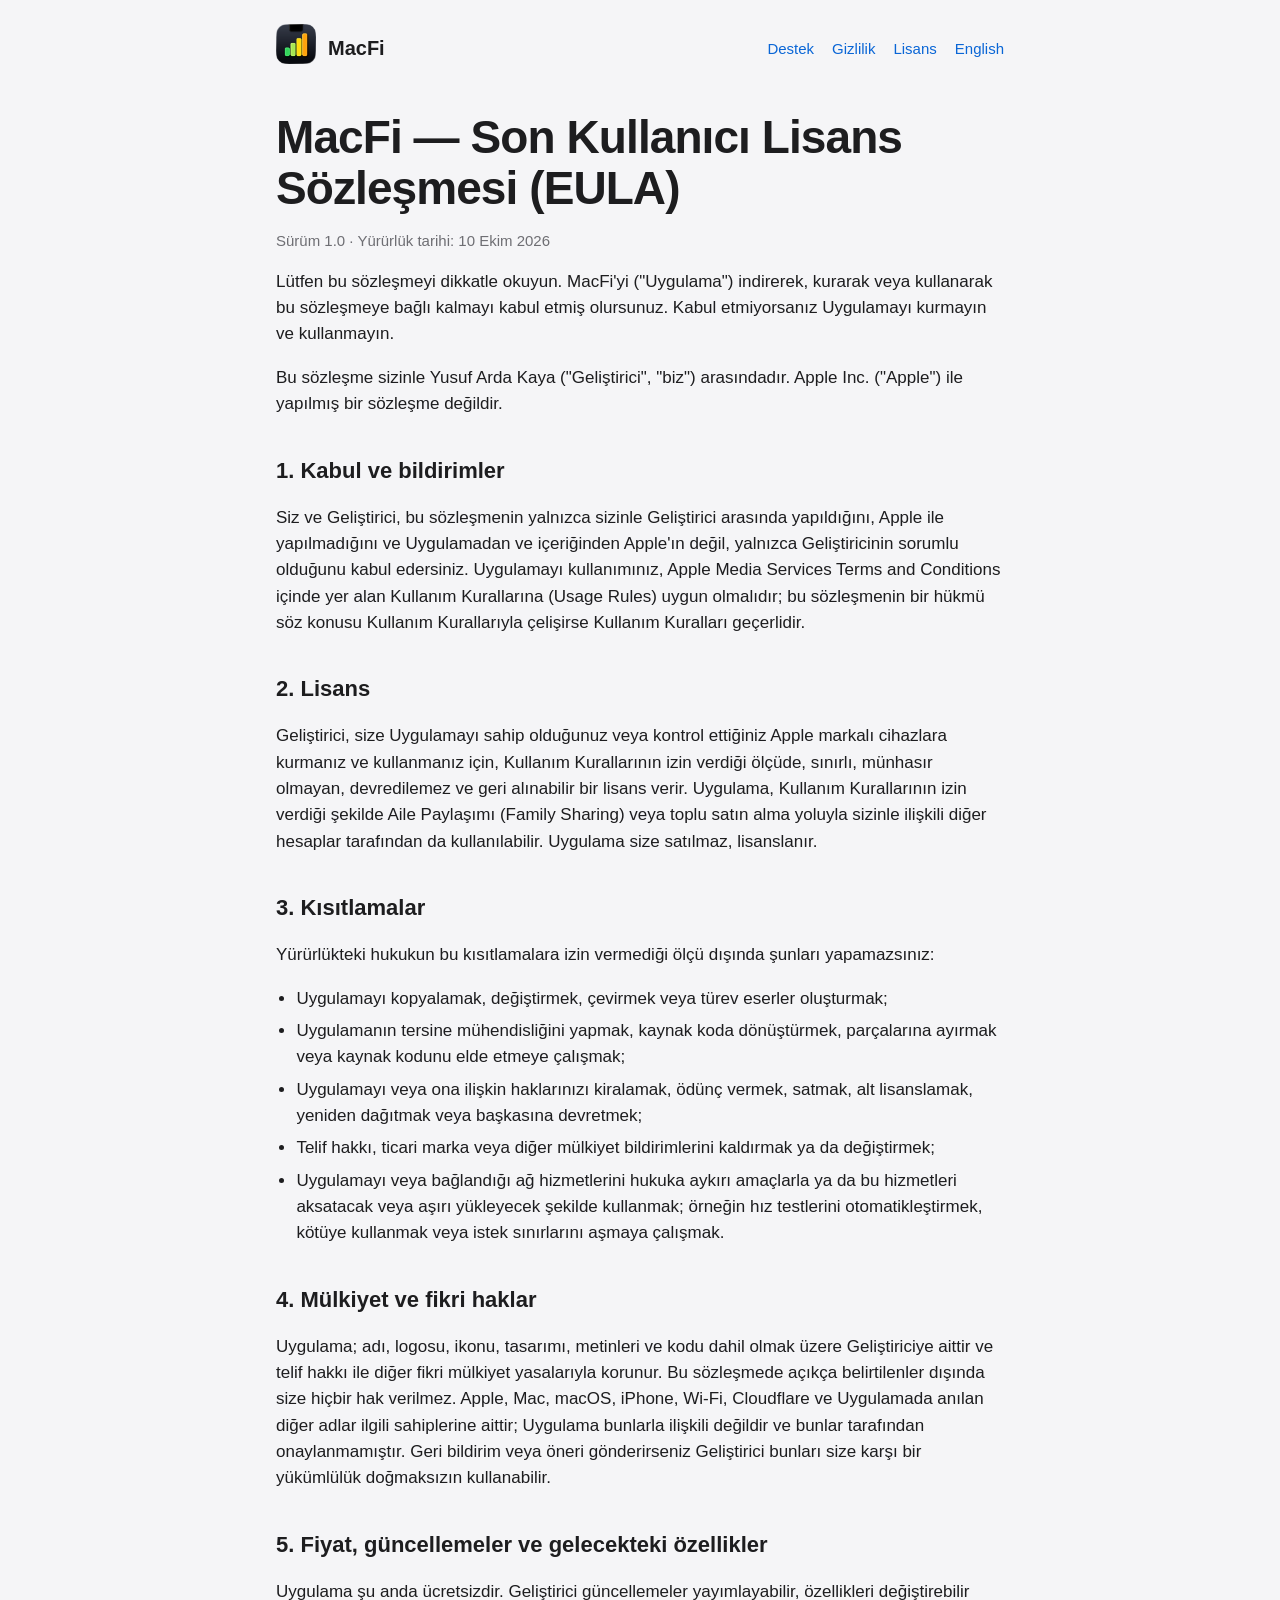
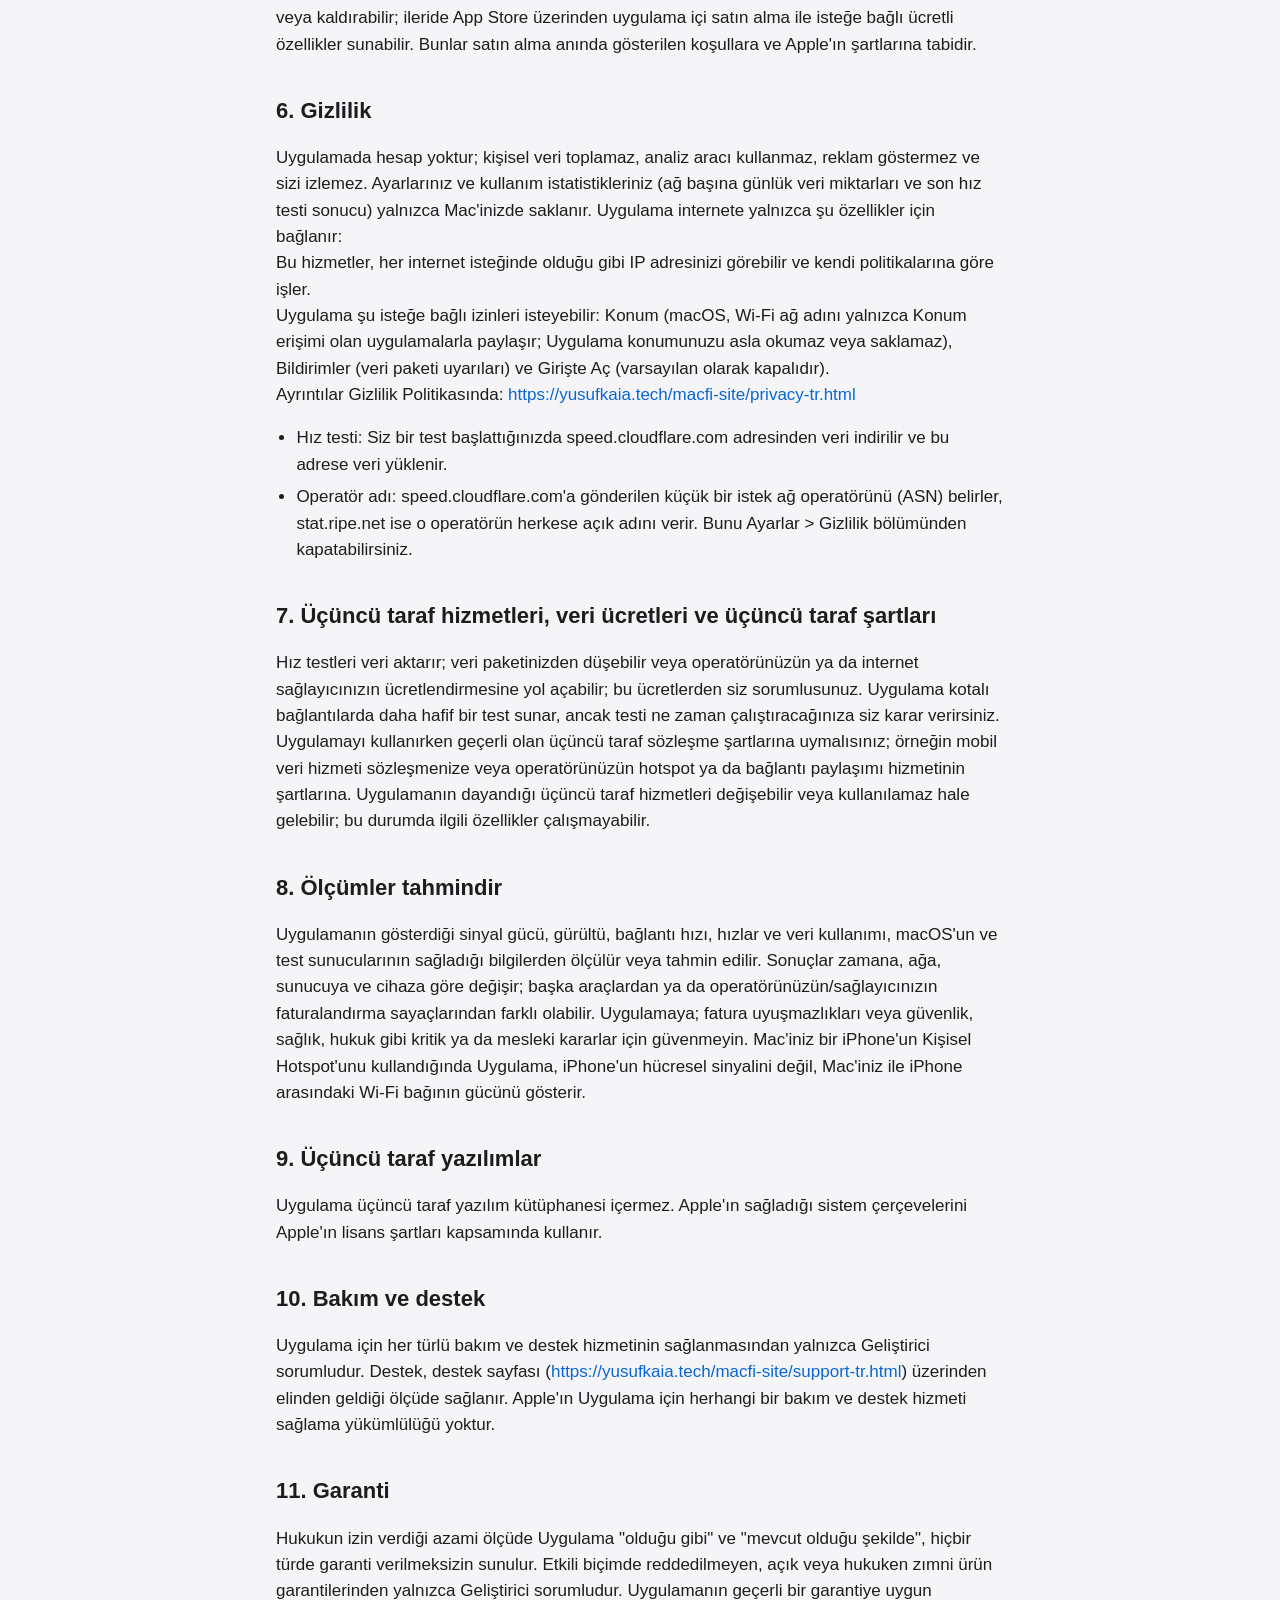
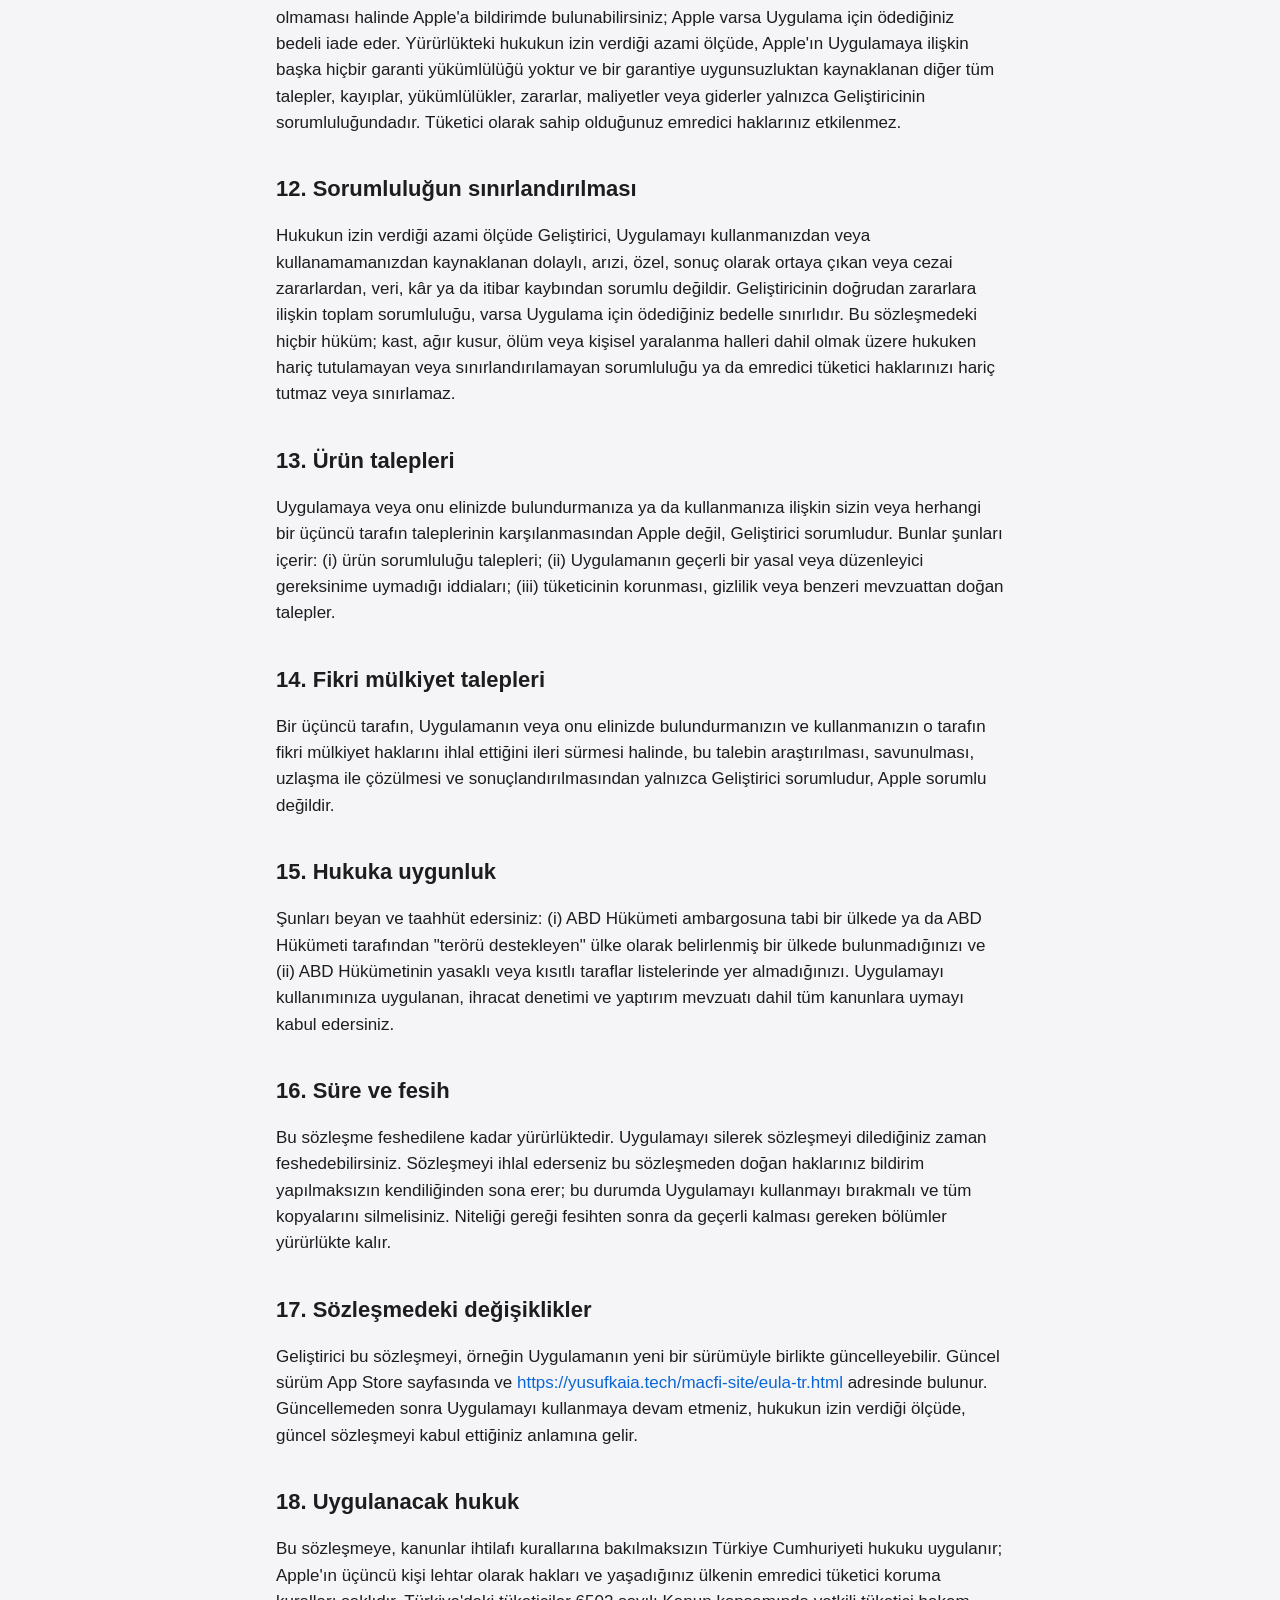
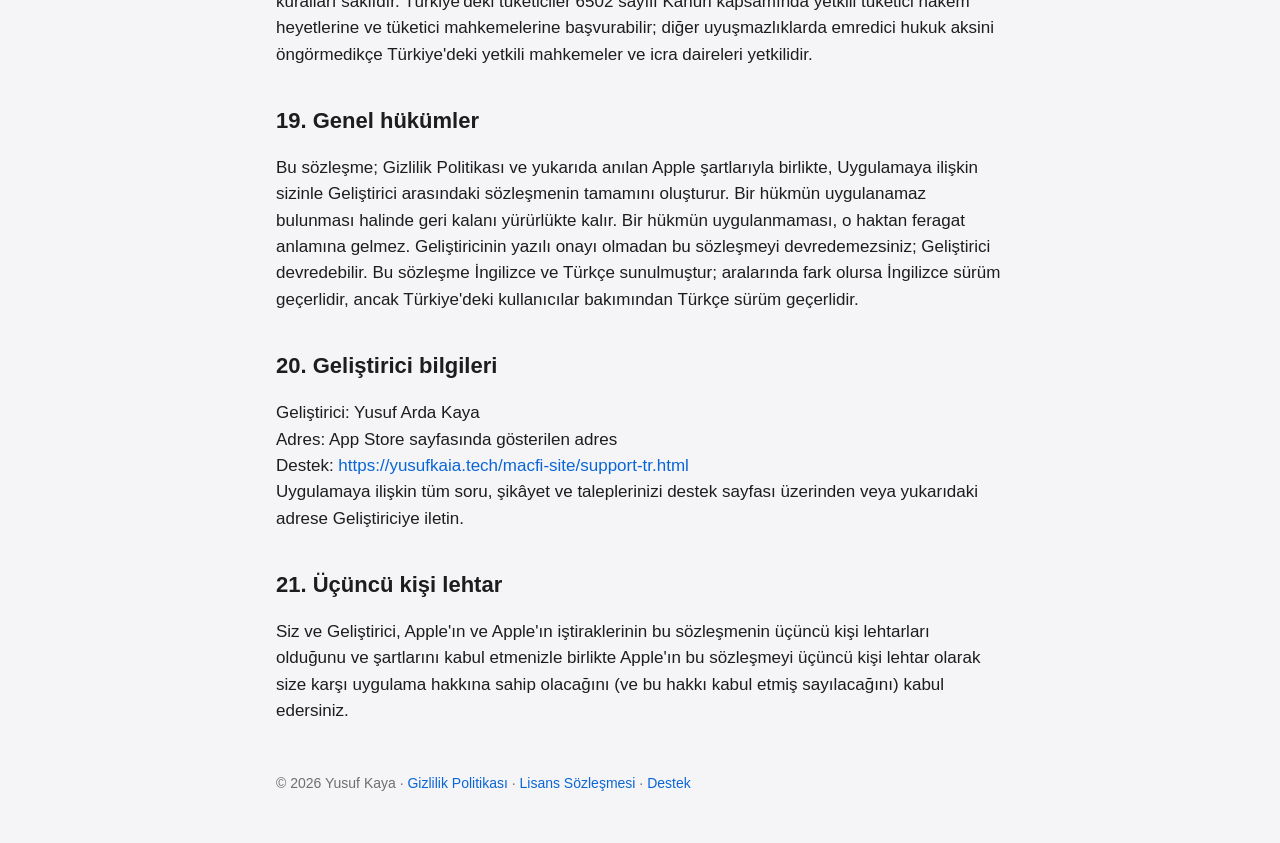
==== eula-tr.html @ 766a48eb "Add license agreement (EN/TR), Turkish privacy, support and home pages; new hero images" ====
<!doctype html>
<html lang="tr">
<head>
<meta charset="utf-8">
<meta name="viewport" content="width=device-width, initial-scale=1">
<link rel="icon" href="assets/icon.png">
<link rel="stylesheet" href="style.css">
<title>MacFi Lisans Sözleşmesi</title>
</head>
<body>
<header>
  <a href="index-tr.html"><img src="assets/icon.png" alt=""></a>
  <a class="brand" href="index-tr.html">MacFi</a>
  <nav><a href="support-tr.html">Destek</a><a href="privacy-tr.html">Gizlilik</a><a href="eula-tr.html">Lisans</a><a href="eula.html" hreflang="en">English</a></nav>
</header>
<main>
<h1>MacFi — Son Kullanıcı Lisans Sözleşmesi (EULA)</h1>
<p class="muted">Sürüm 1.0 · Yürürlük tarihi: 10 Ekim 2026</p>
<p>Lütfen bu sözleşmeyi dikkatle okuyun. MacFi&#x27;yi (&quot;Uygulama&quot;) indirerek, kurarak veya kullanarak bu sözleşmeye bağlı kalmayı kabul etmiş olursunuz. Kabul etmiyorsanız Uygulamayı kurmayın ve kullanmayın.</p>
<p>Bu sözleşme sizinle Yusuf Arda Kaya (&quot;Geliştirici&quot;, &quot;biz&quot;) arasındadır. Apple Inc. (&quot;Apple&quot;) ile yapılmış bir sözleşme değildir.</p>
<h2>1. Kabul ve bildirimler</h2>
<p>Siz ve Geliştirici, bu sözleşmenin yalnızca sizinle Geliştirici arasında yapıldığını, Apple ile yapılmadığını ve Uygulamadan ve içeriğinden Apple&#x27;ın değil, yalnızca Geliştiricinin sorumlu olduğunu kabul edersiniz. Uygulamayı kullanımınız, Apple Media Services Terms and Conditions içinde yer alan Kullanım Kurallarına (Usage Rules) uygun olmalıdır; bu sözleşmenin bir hükmü söz konusu Kullanım Kurallarıyla çelişirse Kullanım Kuralları geçerlidir.</p>
<h2>2. Lisans</h2>
<p>Geliştirici, size Uygulamayı sahip olduğunuz veya kontrol ettiğiniz Apple markalı cihazlara kurmanız ve kullanmanız için, Kullanım Kurallarının izin verdiği ölçüde, sınırlı, münhasır olmayan, devredilemez ve geri alınabilir bir lisans verir. Uygulama, Kullanım Kurallarının izin verdiği şekilde Aile Paylaşımı (Family Sharing) veya toplu satın alma yoluyla sizinle ilişkili diğer hesaplar tarafından da kullanılabilir. Uygulama size satılmaz, lisanslanır.</p>
<h2>3. Kısıtlamalar</h2>
<p>Yürürlükteki hukukun bu kısıtlamalara izin vermediği ölçü dışında şunları yapamazsınız:</p>
<ul><li>Uygulamayı kopyalamak, değiştirmek, çevirmek veya türev eserler oluşturmak;</li><li>Uygulamanın tersine mühendisliğini yapmak, kaynak koda dönüştürmek, parçalarına ayırmak veya kaynak kodunu elde etmeye çalışmak;</li><li>Uygulamayı veya ona ilişkin haklarınızı kiralamak, ödünç vermek, satmak, alt lisanslamak, yeniden dağıtmak veya başkasına devretmek;</li><li>Telif hakkı, ticari marka veya diğer mülkiyet bildirimlerini kaldırmak ya da değiştirmek;</li><li>Uygulamayı veya bağlandığı ağ hizmetlerini hukuka aykırı amaçlarla ya da bu hizmetleri aksatacak veya aşırı yükleyecek şekilde kullanmak; örneğin hız testlerini otomatikleştirmek, kötüye kullanmak veya istek sınırlarını aşmaya çalışmak.</li></ul>
<h2>4. Mülkiyet ve fikri haklar</h2>
<p>Uygulama; adı, logosu, ikonu, tasarımı, metinleri ve kodu dahil olmak üzere Geliştiriciye aittir ve telif hakkı ile diğer fikri mülkiyet yasalarıyla korunur. Bu sözleşmede açıkça belirtilenler dışında size hiçbir hak verilmez. Apple, Mac, macOS, iPhone, Wi-Fi, Cloudflare ve Uygulamada anılan diğer adlar ilgili sahiplerine aittir; Uygulama bunlarla ilişkili değildir ve bunlar tarafından onaylanmamıştır. Geri bildirim veya öneri gönderirseniz Geliştirici bunları size karşı bir yükümlülük doğmaksızın kullanabilir.</p>
<h2>5. Fiyat, güncellemeler ve gelecekteki özellikler</h2>
<p>Uygulama şu anda ücretsizdir. Geliştirici güncellemeler yayımlayabilir, özellikleri değiştirebilir veya kaldırabilir; ileride App Store üzerinden uygulama içi satın alma ile isteğe bağlı ücretli özellikler sunabilir. Bunlar satın alma anında gösterilen koşullara ve Apple&#x27;ın şartlarına tabidir.</p>
<h2>6. Gizlilik</h2>
<p>Uygulamada hesap yoktur; kişisel veri toplamaz, analiz aracı kullanmaz, reklam göstermez ve sizi izlemez. Ayarlarınız ve kullanım istatistikleriniz (ağ başına günlük veri miktarları ve son hız testi sonucu) yalnızca Mac&#x27;inizde saklanır. Uygulama internete yalnızca şu özellikler için bağlanır:<br>
Bu hizmetler, her internet isteğinde olduğu gibi IP adresinizi görebilir ve kendi politikalarına göre işler.<br>
Uygulama şu isteğe bağlı izinleri isteyebilir: Konum (macOS, Wi-Fi ağ adını yalnızca Konum erişimi olan uygulamalarla paylaşır; Uygulama konumunuzu asla okumaz veya saklamaz), Bildirimler (veri paketi uyarıları) ve Girişte Aç (varsayılan olarak kapalıdır).<br>
Ayrıntılar Gizlilik Politikasında: <a href="https://yusufkaia.tech/macfi-site/privacy-tr.html">https://yusufkaia.tech/macfi-site/privacy-tr.html</a></p>
<ul><li>Hız testi: Siz bir test başlattığınızda speed.cloudflare.com adresinden veri indirilir ve bu adrese veri yüklenir.</li><li>Operatör adı: speed.cloudflare.com&#x27;a gönderilen küçük bir istek ağ operatörünü (ASN) belirler, stat.ripe.net ise o operatörün herkese açık adını verir. Bunu Ayarlar &gt; Gizlilik bölümünden kapatabilirsiniz.</li></ul>
<h2>7. Üçüncü taraf hizmetleri, veri ücretleri ve üçüncü taraf şartları</h2>
<p>Hız testleri veri aktarır; veri paketinizden düşebilir veya operatörünüzün ya da internet sağlayıcınızın ücretlendirmesine yol açabilir; bu ücretlerden siz sorumlusunuz. Uygulama kotalı bağlantılarda daha hafif bir test sunar, ancak testi ne zaman çalıştıracağınıza siz karar verirsiniz. Uygulamayı kullanırken geçerli olan üçüncü taraf sözleşme şartlarına uymalısınız; örneğin mobil veri hizmeti sözleşmenize veya operatörünüzün hotspot ya da bağlantı paylaşımı hizmetinin şartlarına. Uygulamanın dayandığı üçüncü taraf hizmetleri değişebilir veya kullanılamaz hale gelebilir; bu durumda ilgili özellikler çalışmayabilir.</p>
<h2>8. Ölçümler tahmindir</h2>
<p>Uygulamanın gösterdiği sinyal gücü, gürültü, bağlantı hızı, hızlar ve veri kullanımı, macOS&#x27;un ve test sunucularının sağladığı bilgilerden ölçülür veya tahmin edilir. Sonuçlar zamana, ağa, sunucuya ve cihaza göre değişir; başka araçlardan ya da operatörünüzün/sağlayıcınızın faturalandırma sayaçlarından farklı olabilir. Uygulamaya; fatura uyuşmazlıkları veya güvenlik, sağlık, hukuk gibi kritik ya da mesleki kararlar için güvenmeyin. Mac&#x27;iniz bir iPhone&#x27;un Kişisel Hotspot&#x27;unu kullandığında Uygulama, iPhone&#x27;un hücresel sinyalini değil, Mac&#x27;iniz ile iPhone arasındaki Wi-Fi bağının gücünü gösterir.</p>
<h2>9. Üçüncü taraf yazılımlar</h2>
<p>Uygulama üçüncü taraf yazılım kütüphanesi içermez. Apple&#x27;ın sağladığı sistem çerçevelerini Apple&#x27;ın lisans şartları kapsamında kullanır.</p>
<h2>10. Bakım ve destek</h2>
<p>Uygulama için her türlü bakım ve destek hizmetinin sağlanmasından yalnızca Geliştirici sorumludur. Destek, destek sayfası (<a href="https://yusufkaia.tech/macfi-site/support-tr.html">https://yusufkaia.tech/macfi-site/support-tr.html</a>) üzerinden elinden geldiği ölçüde sağlanır. Apple&#x27;ın Uygulama için herhangi bir bakım ve destek hizmeti sağlama yükümlülüğü yoktur.</p>
<h2>11. Garanti</h2>
<p>Hukukun izin verdiği azami ölçüde Uygulama &quot;olduğu gibi&quot; ve &quot;mevcut olduğu şekilde&quot;, hiçbir türde garanti verilmeksizin sunulur. Etkili biçimde reddedilmeyen, açık veya hukuken zımni ürün garantilerinden yalnızca Geliştirici sorumludur. Uygulamanın geçerli bir garantiye uygun olmaması halinde Apple&#x27;a bildirimde bulunabilirsiniz; Apple varsa Uygulama için ödediğiniz bedeli iade eder. Yürürlükteki hukukun izin verdiği azami ölçüde, Apple&#x27;ın Uygulamaya ilişkin başka hiçbir garanti yükümlülüğü yoktur ve bir garantiye uygunsuzluktan kaynaklanan diğer tüm talepler, kayıplar, yükümlülükler, zararlar, maliyetler veya giderler yalnızca Geliştiricinin sorumluluğundadır. Tüketici olarak sahip olduğunuz emredici haklarınız etkilenmez.</p>
<h2>12. Sorumluluğun sınırlandırılması</h2>
<p>Hukukun izin verdiği azami ölçüde Geliştirici, Uygulamayı kullanmanızdan veya kullanamamanızdan kaynaklanan dolaylı, arızi, özel, sonuç olarak ortaya çıkan veya cezai zararlardan, veri, kâr ya da itibar kaybından sorumlu değildir. Geliştiricinin doğrudan zararlara ilişkin toplam sorumluluğu, varsa Uygulama için ödediğiniz bedelle sınırlıdır. Bu sözleşmedeki hiçbir hüküm; kast, ağır kusur, ölüm veya kişisel yaralanma halleri dahil olmak üzere hukuken hariç tutulamayan veya sınırlandırılamayan sorumluluğu ya da emredici tüketici haklarınızı hariç tutmaz veya sınırlamaz.</p>
<h2>13. Ürün talepleri</h2>
<p>Uygulamaya veya onu elinizde bulundurmanıza ya da kullanmanıza ilişkin sizin veya herhangi bir üçüncü tarafın taleplerinin karşılanmasından Apple değil, Geliştirici sorumludur. Bunlar şunları içerir: (i) ürün sorumluluğu talepleri; (ii) Uygulamanın geçerli bir yasal veya düzenleyici gereksinime uymadığı iddiaları; (iii) tüketicinin korunması, gizlilik veya benzeri mevzuattan doğan talepler.</p>
<h2>14. Fikri mülkiyet talepleri</h2>
<p>Bir üçüncü tarafın, Uygulamanın veya onu elinizde bulundurmanızın ve kullanmanızın o tarafın fikri mülkiyet haklarını ihlal ettiğini ileri sürmesi halinde, bu talebin araştırılması, savunulması, uzlaşma ile çözülmesi ve sonuçlandırılmasından yalnızca Geliştirici sorumludur, Apple sorumlu değildir.</p>
<h2>15. Hukuka uygunluk</h2>
<p>Şunları beyan ve taahhüt edersiniz: (i) ABD Hükümeti ambargosuna tabi bir ülkede ya da ABD Hükümeti tarafından &quot;terörü destekleyen&quot; ülke olarak belirlenmiş bir ülkede bulunmadığınızı ve (ii) ABD Hükümetinin yasaklı veya kısıtlı taraflar listelerinde yer almadığınızı. Uygulamayı kullanımınıza uygulanan, ihracat denetimi ve yaptırım mevzuatı dahil tüm kanunlara uymayı kabul edersiniz.</p>
<h2>16. Süre ve fesih</h2>
<p>Bu sözleşme feshedilene kadar yürürlüktedir. Uygulamayı silerek sözleşmeyi dilediğiniz zaman feshedebilirsiniz. Sözleşmeyi ihlal ederseniz bu sözleşmeden doğan haklarınız bildirim yapılmaksızın kendiliğinden sona erer; bu durumda Uygulamayı kullanmayı bırakmalı ve tüm kopyalarını silmelisiniz. Niteliği gereği fesihten sonra da geçerli kalması gereken bölümler yürürlükte kalır.</p>
<h2>17. Sözleşmedeki değişiklikler</h2>
<p>Geliştirici bu sözleşmeyi, örneğin Uygulamanın yeni bir sürümüyle birlikte güncelleyebilir. Güncel sürüm App Store sayfasında ve <a href="https://yusufkaia.tech/macfi-site/eula-tr.html">https://yusufkaia.tech/macfi-site/eula-tr.html</a> adresinde bulunur. Güncellemeden sonra Uygulamayı kullanmaya devam etmeniz, hukukun izin verdiği ölçüde, güncel sözleşmeyi kabul ettiğiniz anlamına gelir.</p>
<h2>18. Uygulanacak hukuk</h2>
<p>Bu sözleşmeye, kanunlar ihtilafı kurallarına bakılmaksızın Türkiye Cumhuriyeti hukuku uygulanır; Apple&#x27;ın üçüncü kişi lehtar olarak hakları ve yaşadığınız ülkenin emredici tüketici koruma kuralları saklıdır. Türkiye&#x27;deki tüketiciler 6502 sayılı Kanun kapsamında yetkili tüketici hakem heyetlerine ve tüketici mahkemelerine başvurabilir; diğer uyuşmazlıklarda emredici hukuk aksini öngörmedikçe Türkiye&#x27;deki yetkili mahkemeler ve icra daireleri yetkilidir.</p>
<h2>19. Genel hükümler</h2>
<p>Bu sözleşme; Gizlilik Politikası ve yukarıda anılan Apple şartlarıyla birlikte, Uygulamaya ilişkin sizinle Geliştirici arasındaki sözleşmenin tamamını oluşturur. Bir hükmün uygulanamaz bulunması halinde geri kalanı yürürlükte kalır. Bir hükmün uygulanmaması, o haktan feragat anlamına gelmez. Geliştiricinin yazılı onayı olmadan bu sözleşmeyi devredemezsiniz; Geliştirici devredebilir. Bu sözleşme İngilizce ve Türkçe sunulmuştur; aralarında fark olursa İngilizce sürüm geçerlidir, ancak Türkiye&#x27;deki kullanıcılar bakımından Türkçe sürüm geçerlidir.</p>
<h2>20. Geliştirici bilgileri</h2>
<p>Geliştirici: Yusuf Arda Kaya<br>
Adres: App Store sayfasında gösterilen adres<br>
Destek: <a href="https://yusufkaia.tech/macfi-site/support-tr.html">https://yusufkaia.tech/macfi-site/support-tr.html</a><br>
Uygulamaya ilişkin tüm soru, şikâyet ve taleplerinizi destek sayfası üzerinden veya yukarıdaki adrese Geliştiriciye iletin.</p>
<h2>21. Üçüncü kişi lehtar</h2>
<p>Siz ve Geliştirici, Apple&#x27;ın ve Apple&#x27;ın iştiraklerinin bu sözleşmenin üçüncü kişi lehtarları olduğunu ve şartlarını kabul etmenizle birlikte Apple&#x27;ın bu sözleşmeyi üçüncü kişi lehtar olarak size karşı uygulama hakkına sahip olacağını (ve bu hakkı kabul etmiş sayılacağını) kabul edersiniz.</p>
</main>
<footer>© 2026 Yusuf Kaya · <a href="privacy-tr.html">Gizlilik Politikası</a> · <a href="eula-tr.html">Lisans Sözleşmesi</a> · <a href="support-tr.html">Destek</a></footer>
</body>
</html>
---- style.css ----
:root {
  --bg: #f5f5f7; --surface: #ffffff; --text: #1d1d1f; --muted: #6e6e73; --line: #d2d2d7;
  --accent: #1f9e46; --on-accent: #ffffff; --link: #0a66d6;
  color-scheme: light dark;
}
@media (prefers-color-scheme: dark) {
  :root { --bg: #0b0d12; --surface: #15181f; --text: #f5f5f7; --muted: #a1a1a6; --line: #2a2e37;
          --accent: #30d158; --on-accent: #04210d; --link: #5ac8fa; }
}
* { box-sizing: border-box; }
body { margin: 0; background: var(--bg); color: var(--text);
       font: 17px/1.55 -apple-system, BlinkMacSystemFont, "SF Pro Text", "Segoe UI", Roboto, sans-serif; }
a { color: var(--link); text-decoration: none; }
a:hover { text-decoration: underline; }
header, main, footer { max-width: 760px; margin: 0 auto; padding: 0 16px; }
header { display: flex; flex-wrap: wrap; align-items: center; gap: 12px; padding-top: 24px; padding-bottom: 8px; }
header img { width: 40px; height: 40px; }
header .brand { font-weight: 700; font-size: 20px; color: var(--text); }
header nav { margin-left: auto; display: flex; gap: 18px; font-size: 15px; }
h1 { font-size: clamp(30px, 6vw, 46px); line-height: 1.1; margin: 32px 0 12px; letter-spacing: -0.02em; }
h2 { font-size: 22px; margin: 36px 0 8px; }
p.lead { font-size: 20px; color: var(--muted); margin: 0 0 24px; }
.hero { width: 100%; height: auto; border-radius: 14px; border: 1px solid var(--line); display: block; margin: 24px 0; }
.card { background: var(--surface); border: 1px solid var(--line); border-radius: 14px; padding: 4px 20px; margin: 16px 0; }
.pill { display: inline-block; background: var(--accent); color: var(--on-accent); font-weight: 600; padding: 10px 18px;
        border-radius: 999px; }
.pill:hover { text-decoration: none; opacity: .9; }
ul { padding-left: 1.2em; }
li { margin: 6px 0; }
.muted { color: var(--muted); font-size: 15px; }
footer { padding-top: 32px; padding-bottom: 48px; color: var(--muted); font-size: 14px; }
@media (max-width: 520px) { header nav { gap: 14px; font-size: 14px; margin-left: 0; width: 100%; } }
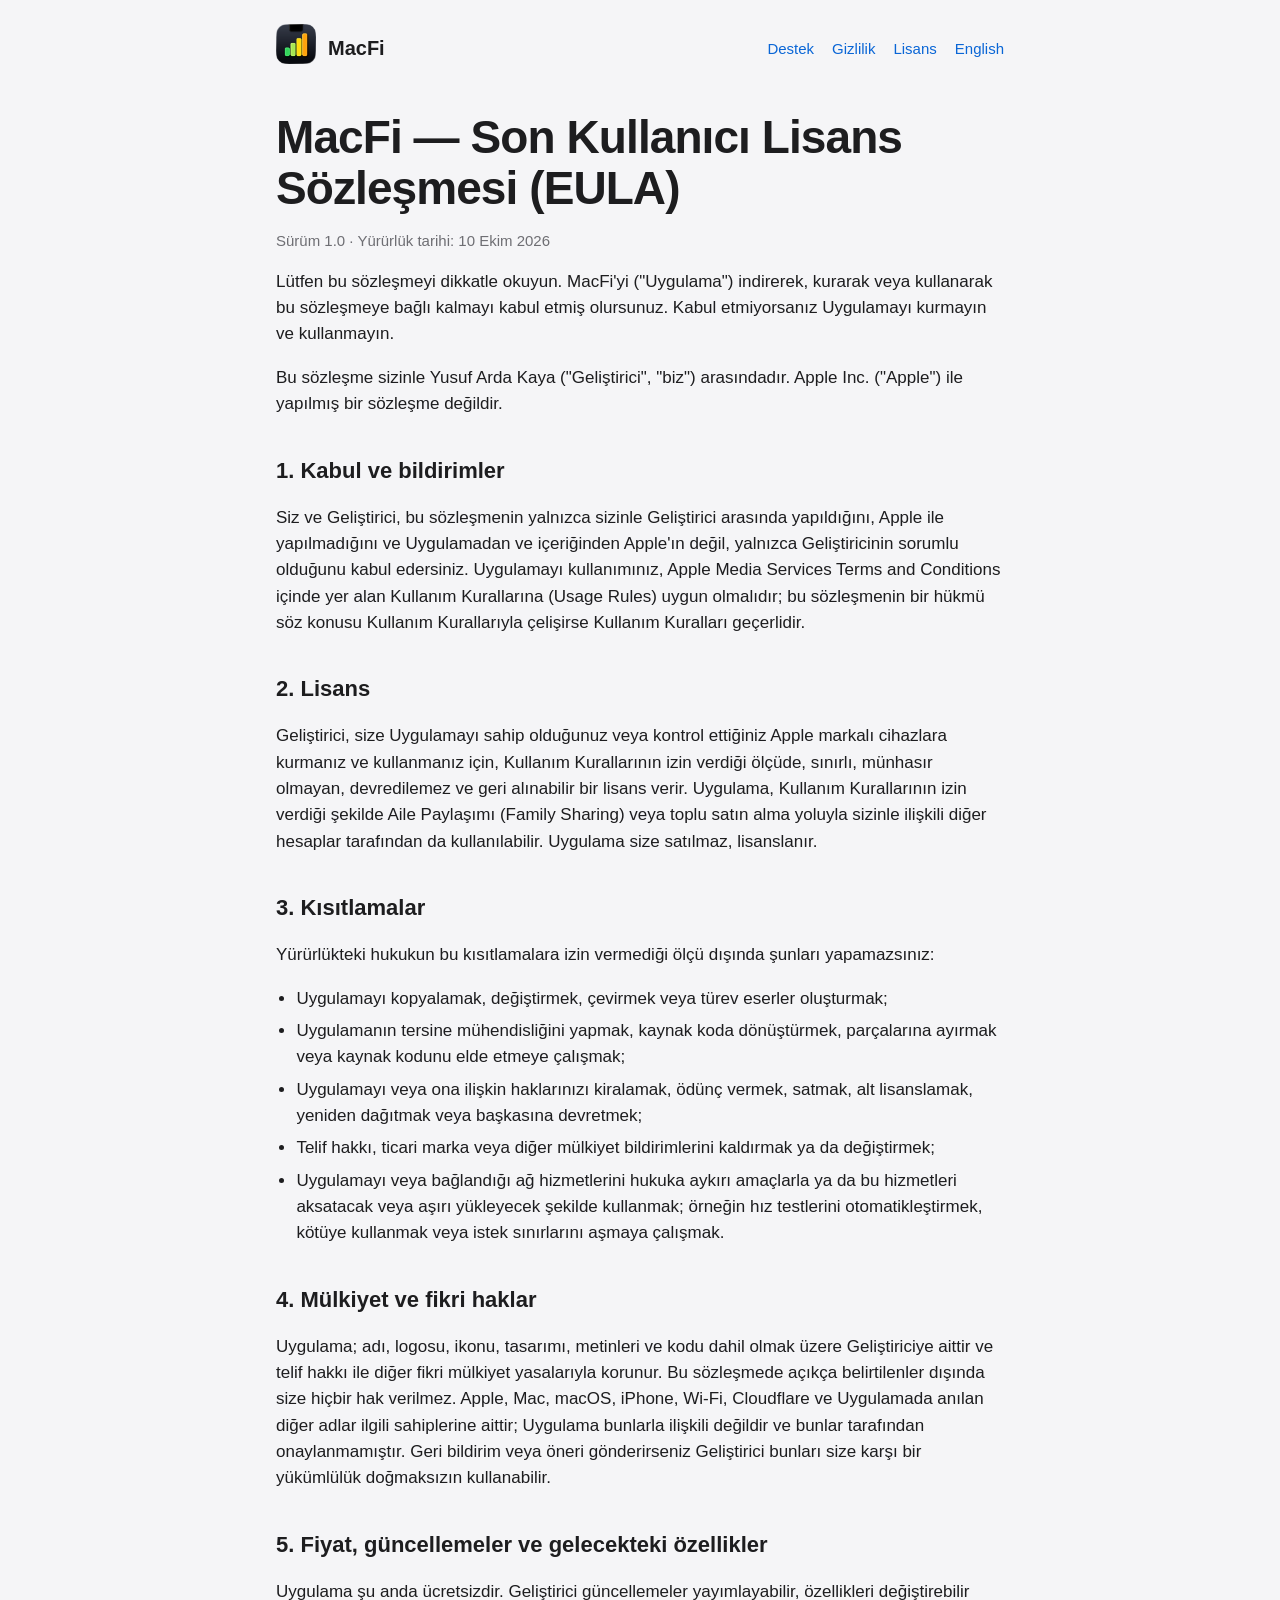
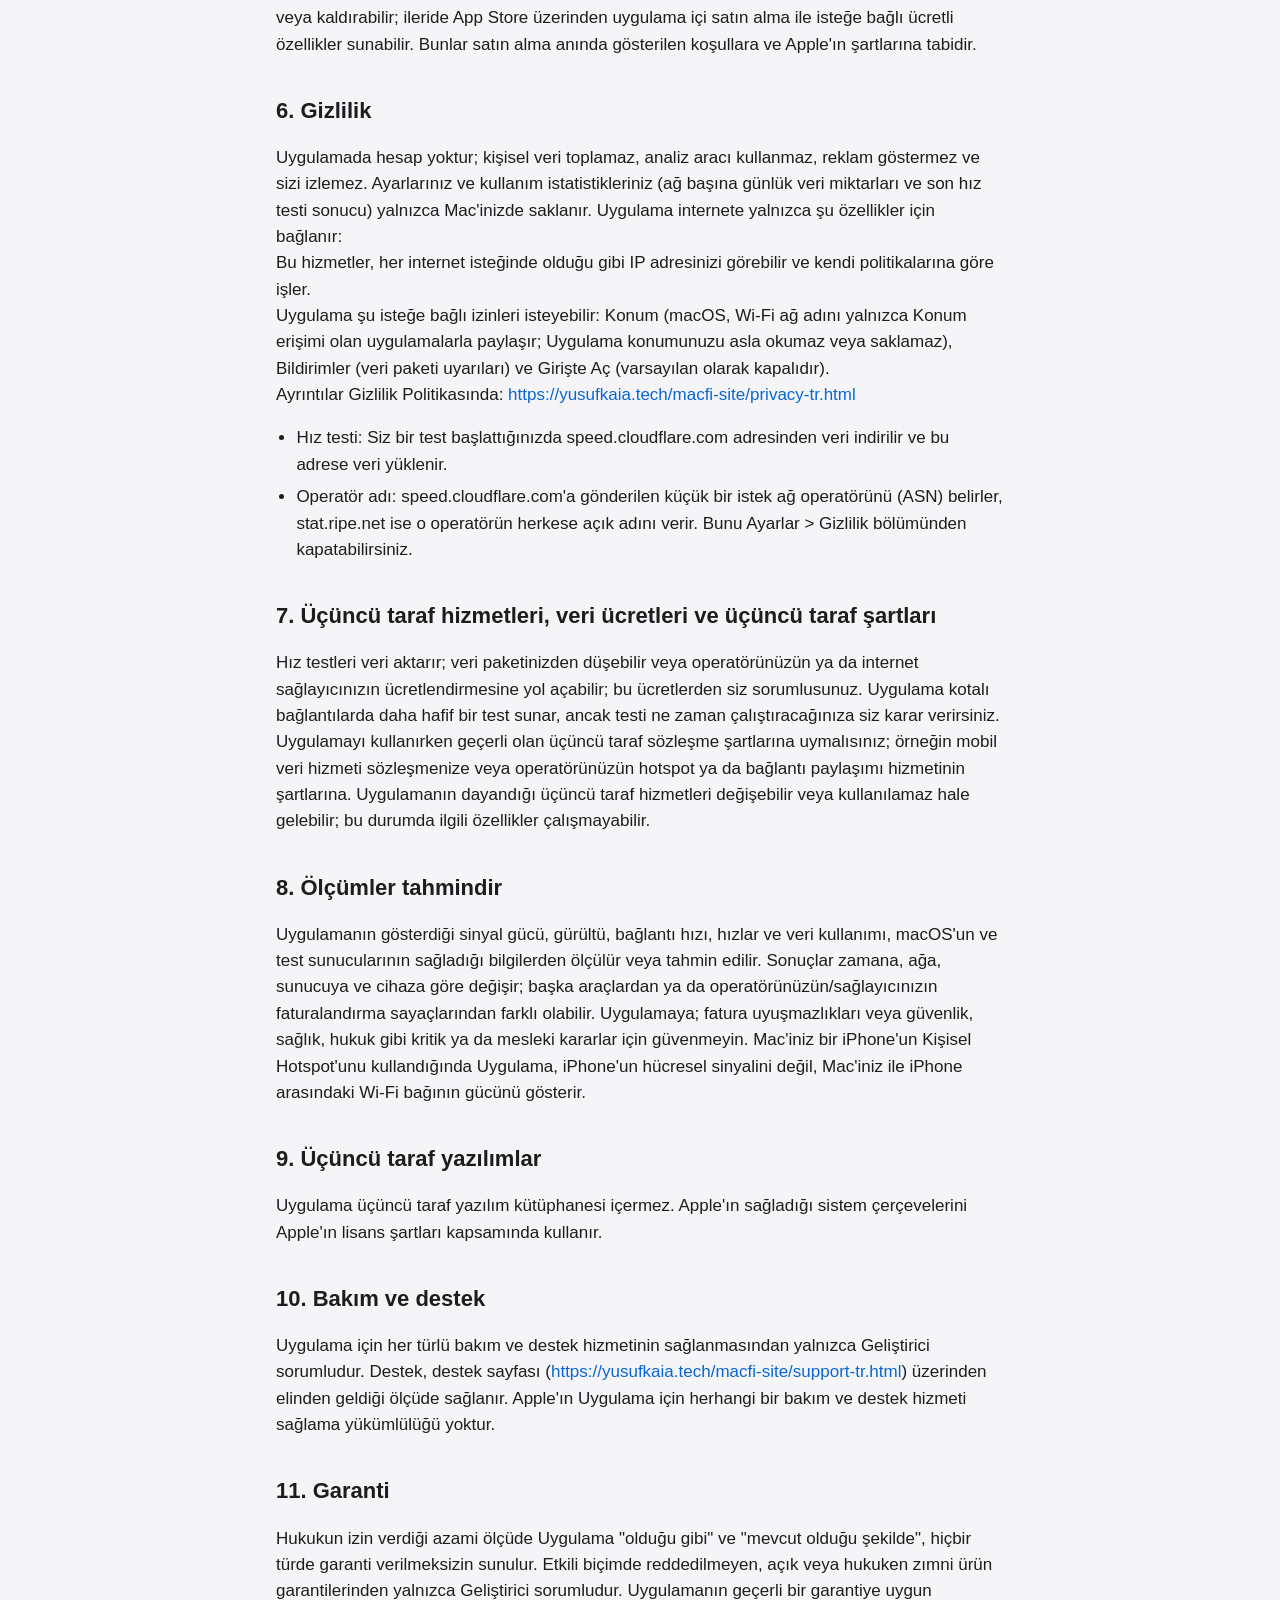
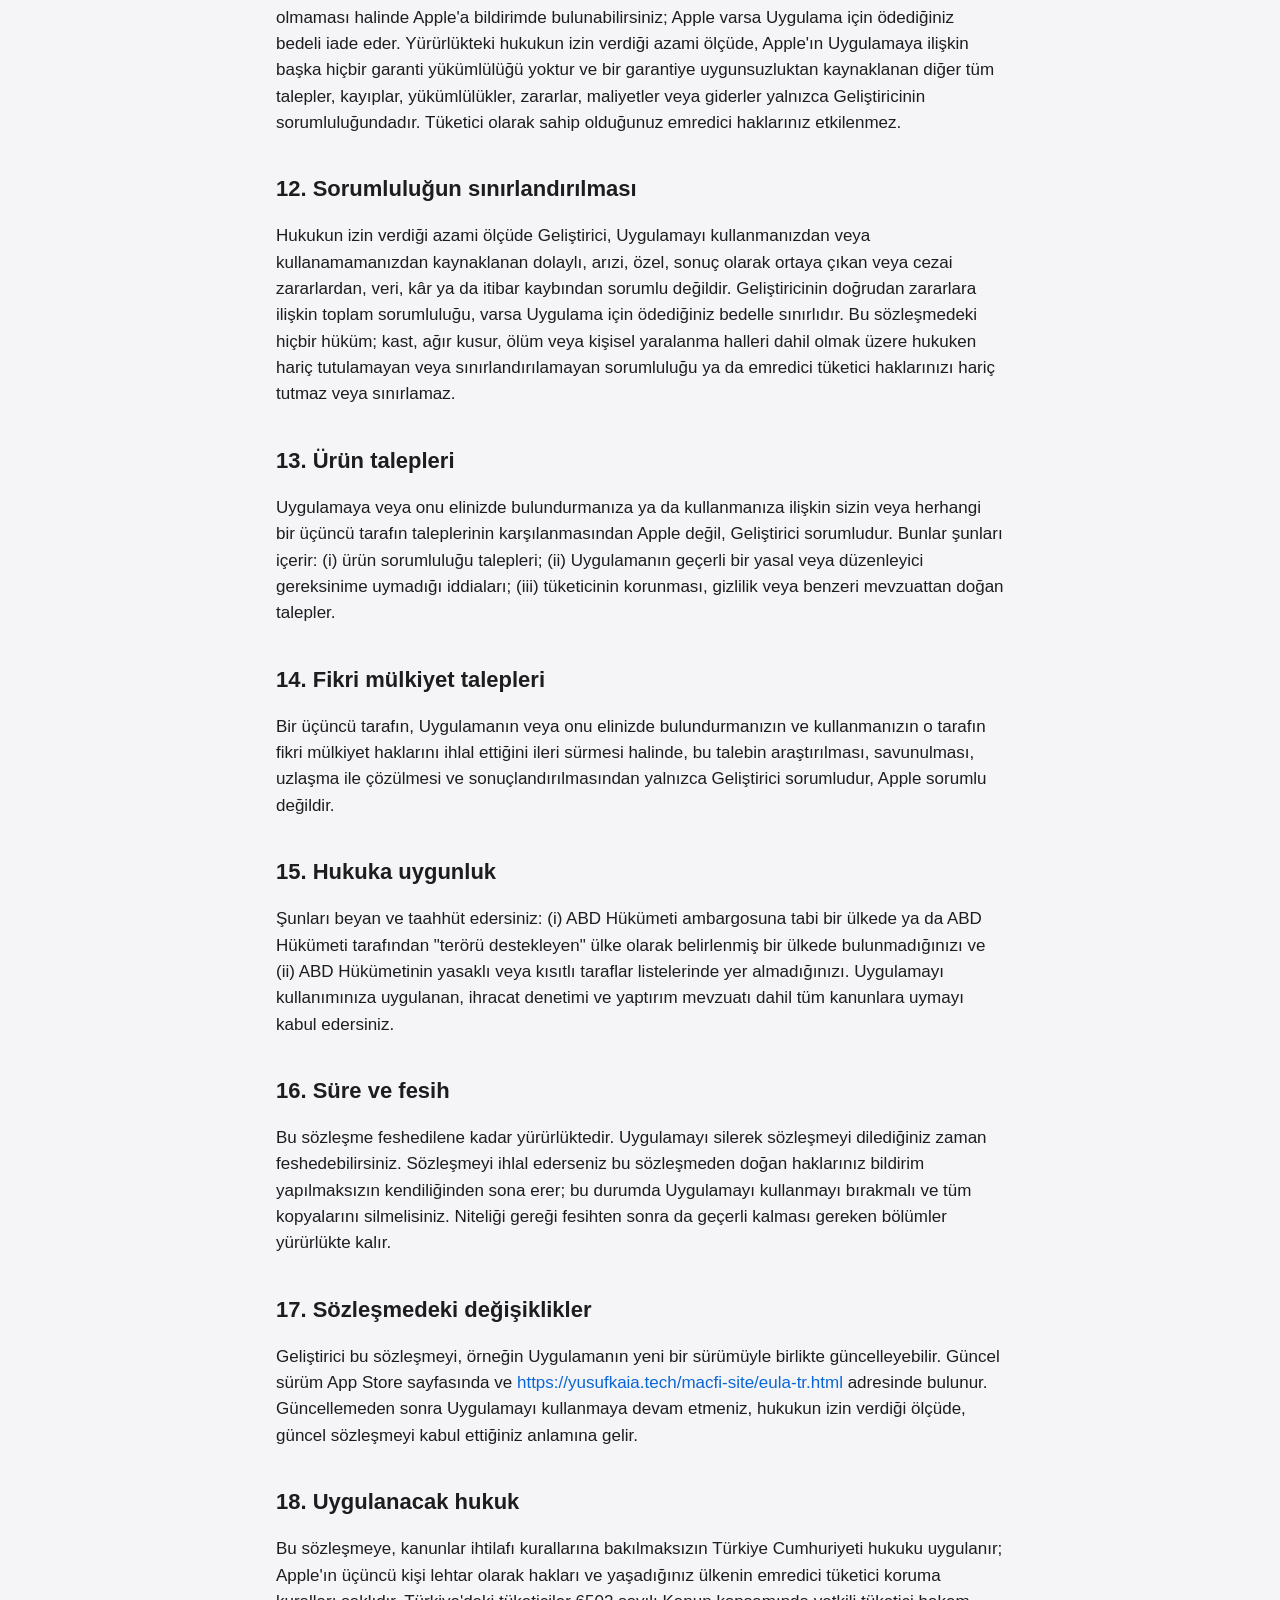
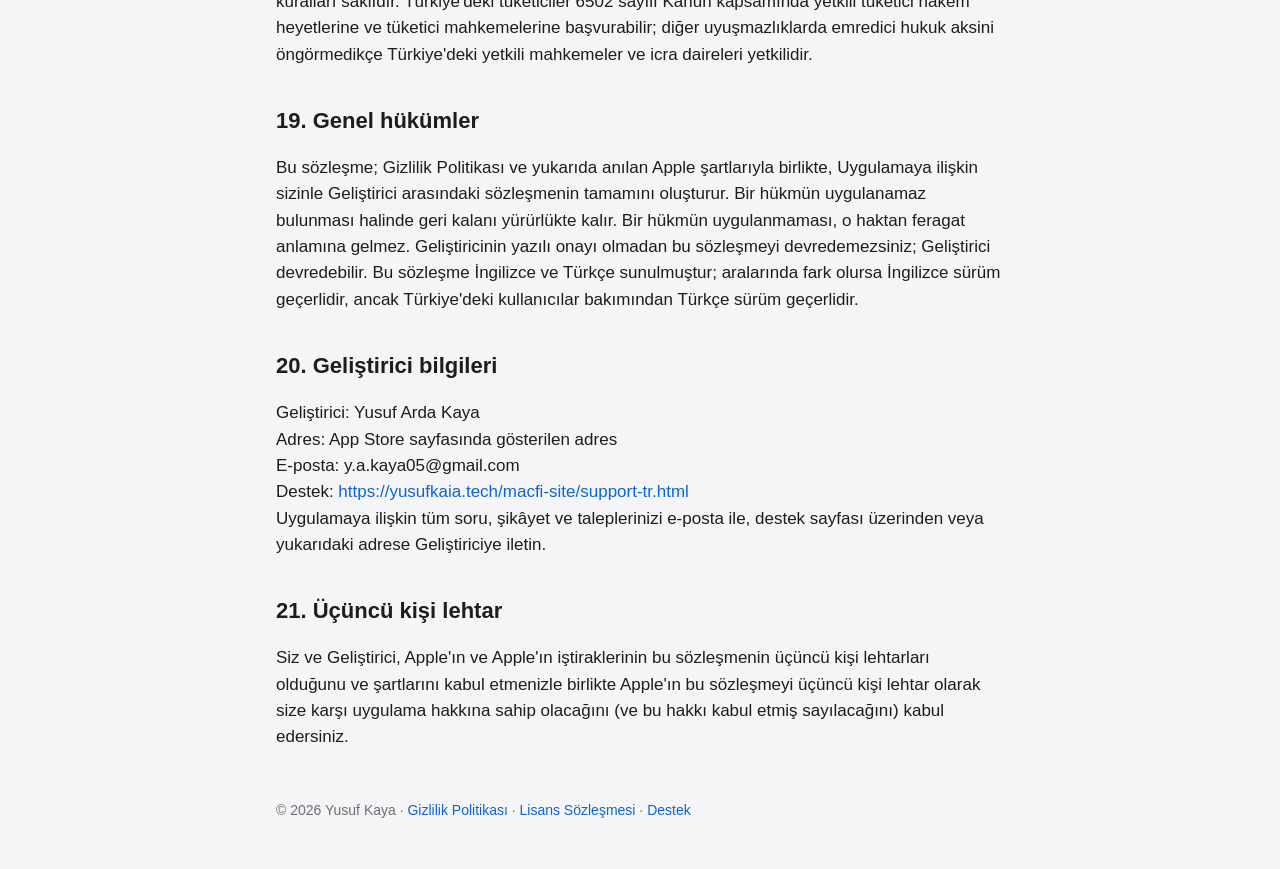
==== commit 4286a228: "Support by email; add email to license agreement and privacy contact" ====
--- a/eula-tr.html
+++ b/eula-tr.html
@@ -64,8 +64,9 @@
 <h2>20. Geliştirici bilgileri</h2>
 <p>Geliştirici: Yusuf Arda Kaya<br>
 Adres: App Store sayfasında gösterilen adres<br>
+E-posta: y.a.kaya05@gmail.com<br>
 Destek: <a href="https://yusufkaia.tech/macfi-site/support-tr.html">https://yusufkaia.tech/macfi-site/support-tr.html</a><br>
-Uygulamaya ilişkin tüm soru, şikâyet ve taleplerinizi destek sayfası üzerinden veya yukarıdaki adrese Geliştiriciye iletin.</p>
+Uygulamaya ilişkin tüm soru, şikâyet ve taleplerinizi e-posta ile, destek sayfası üzerinden veya yukarıdaki adrese Geliştiriciye iletin.</p>
 <h2>21. Üçüncü kişi lehtar</h2>
 <p>Siz ve Geliştirici, Apple&#x27;ın ve Apple&#x27;ın iştiraklerinin bu sözleşmenin üçüncü kişi lehtarları olduğunu ve şartlarını kabul etmenizle birlikte Apple&#x27;ın bu sözleşmeyi üçüncü kişi lehtar olarak size karşı uygulama hakkına sahip olacağını (ve bu hakkı kabul etmiş sayılacağını) kabul edersiniz.</p>
 </main>
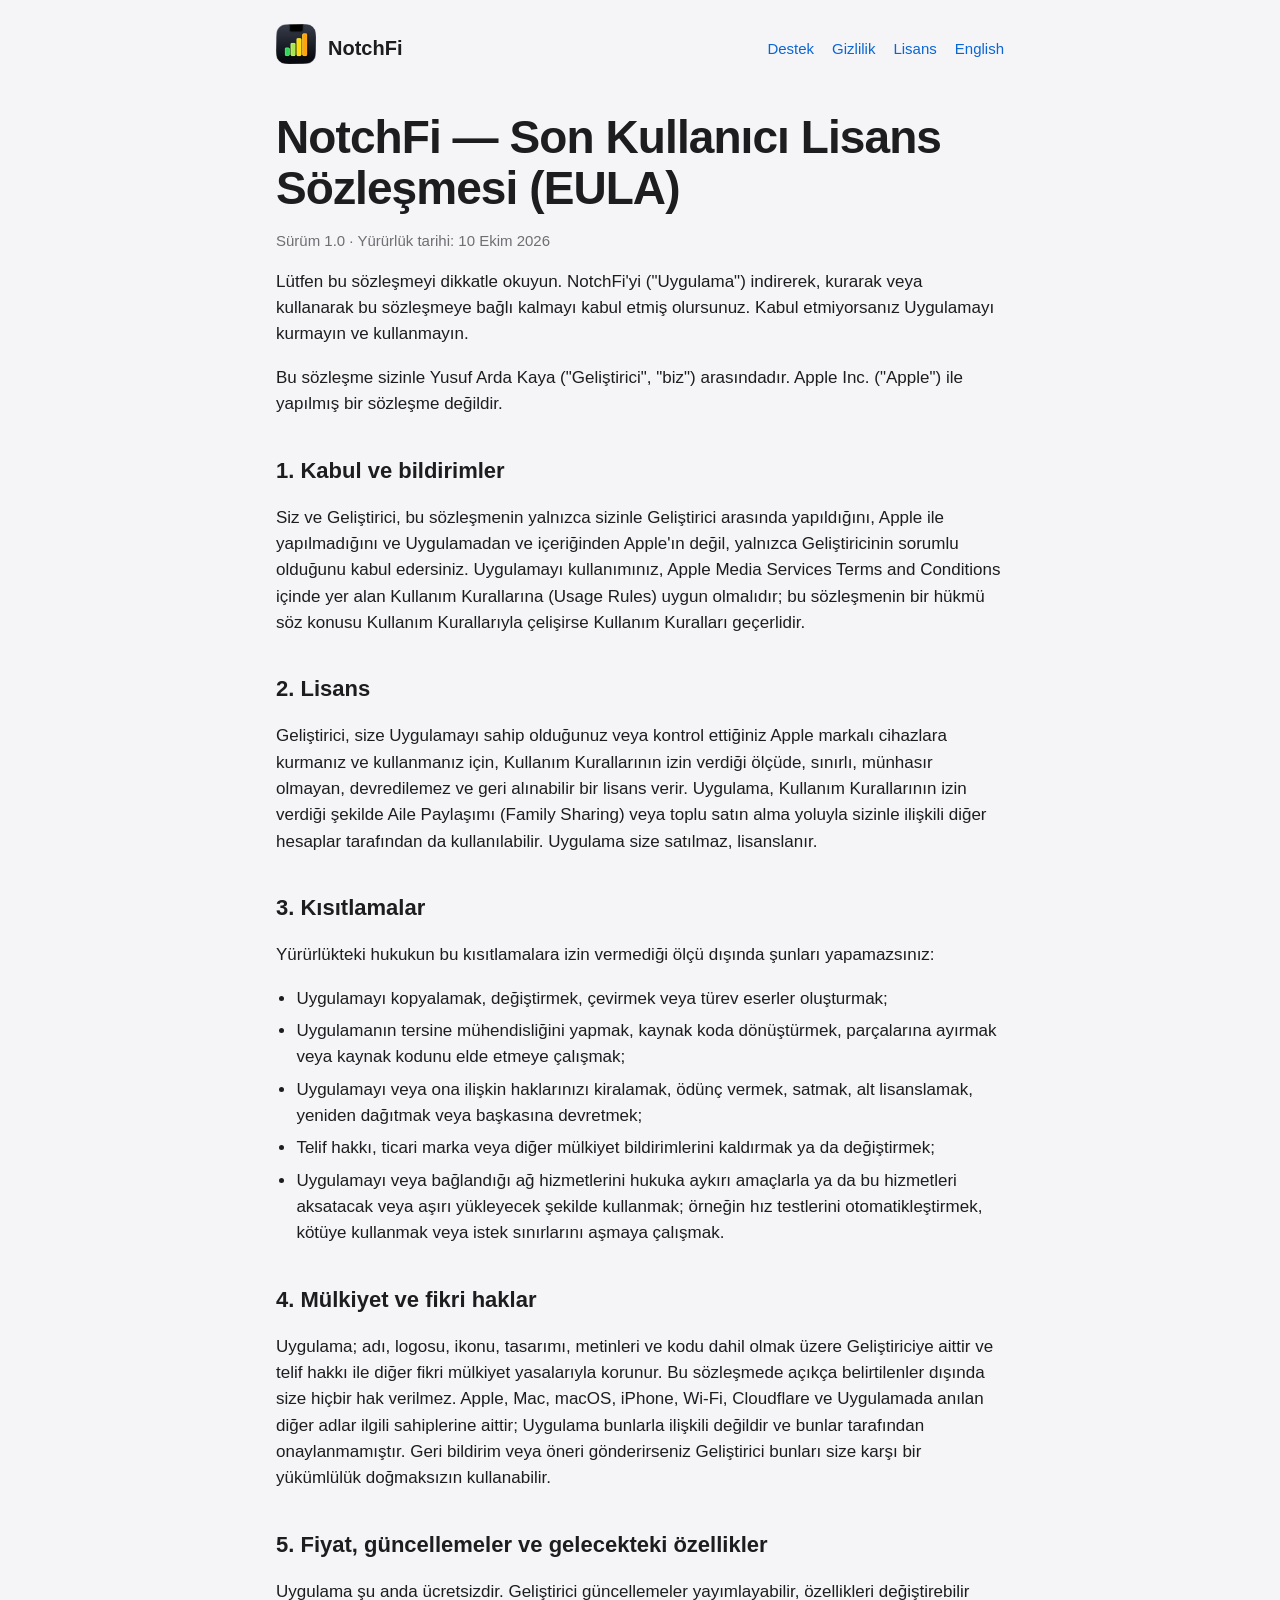
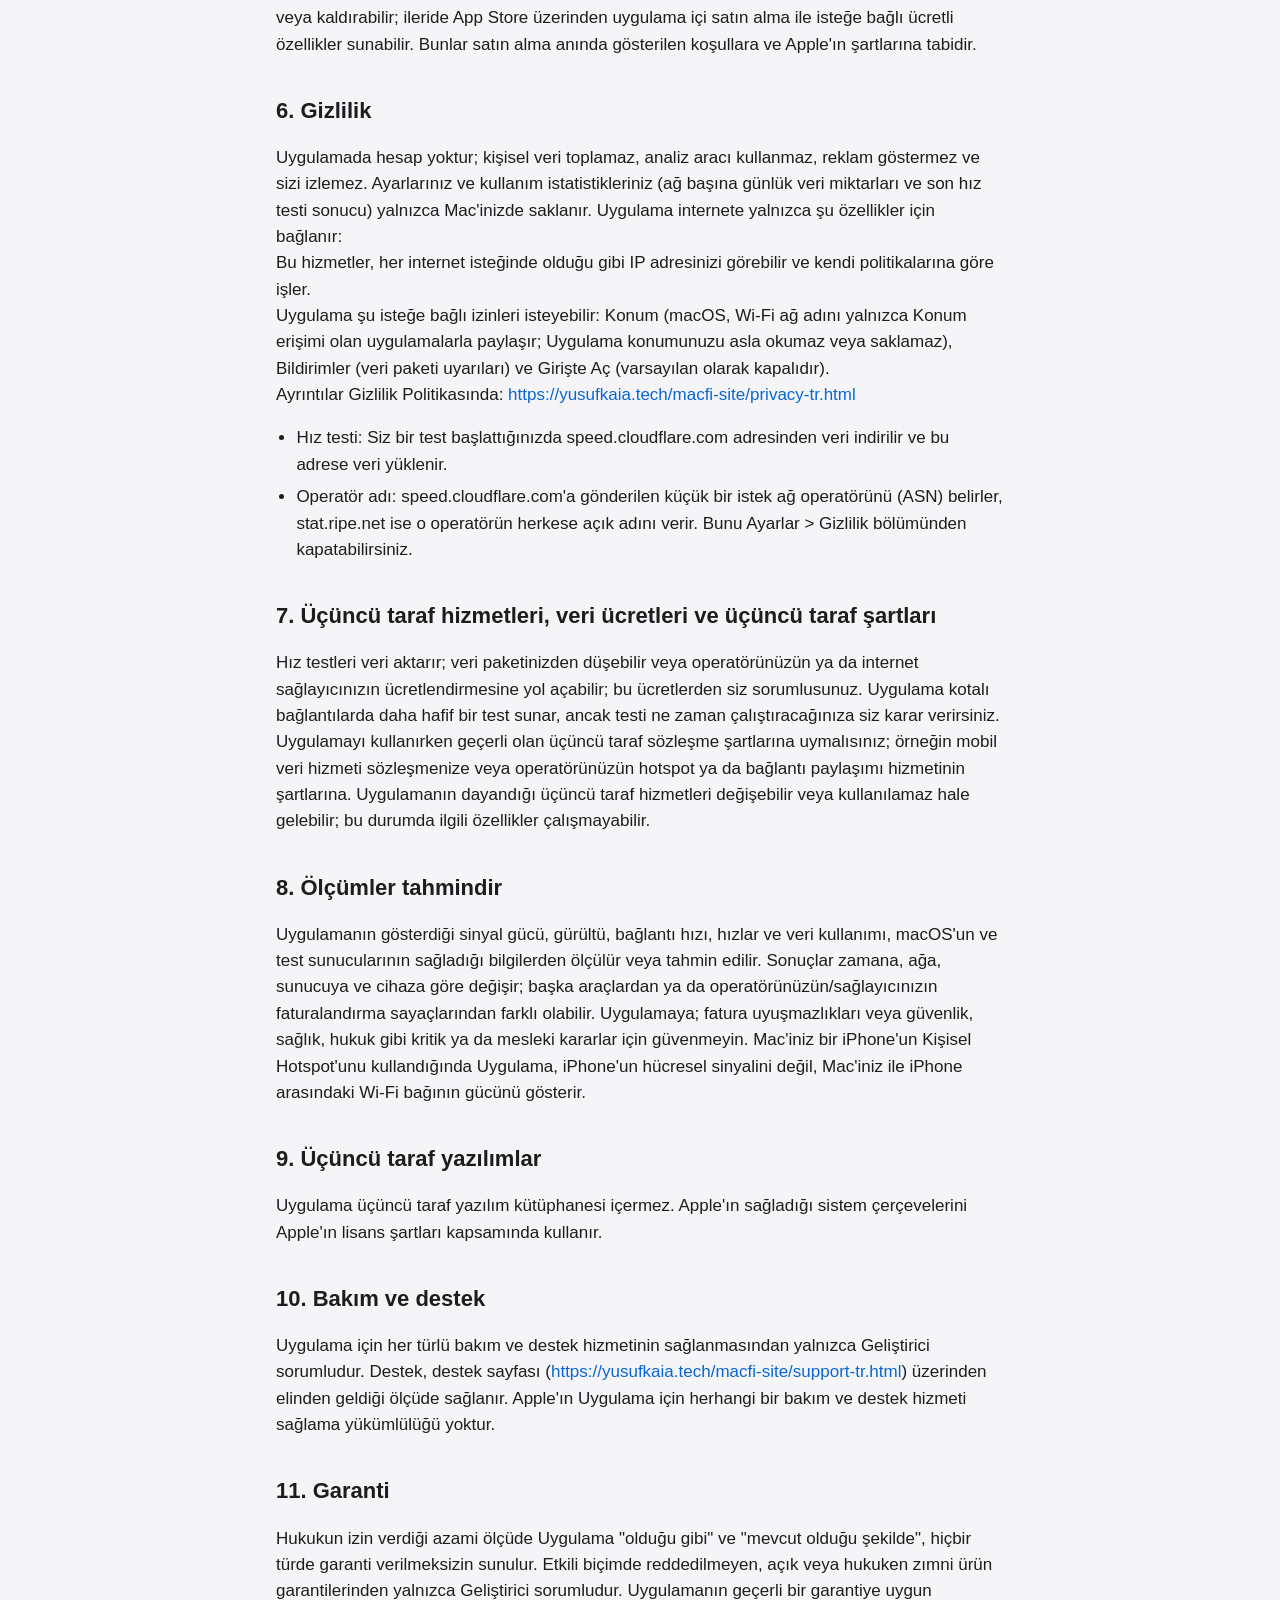
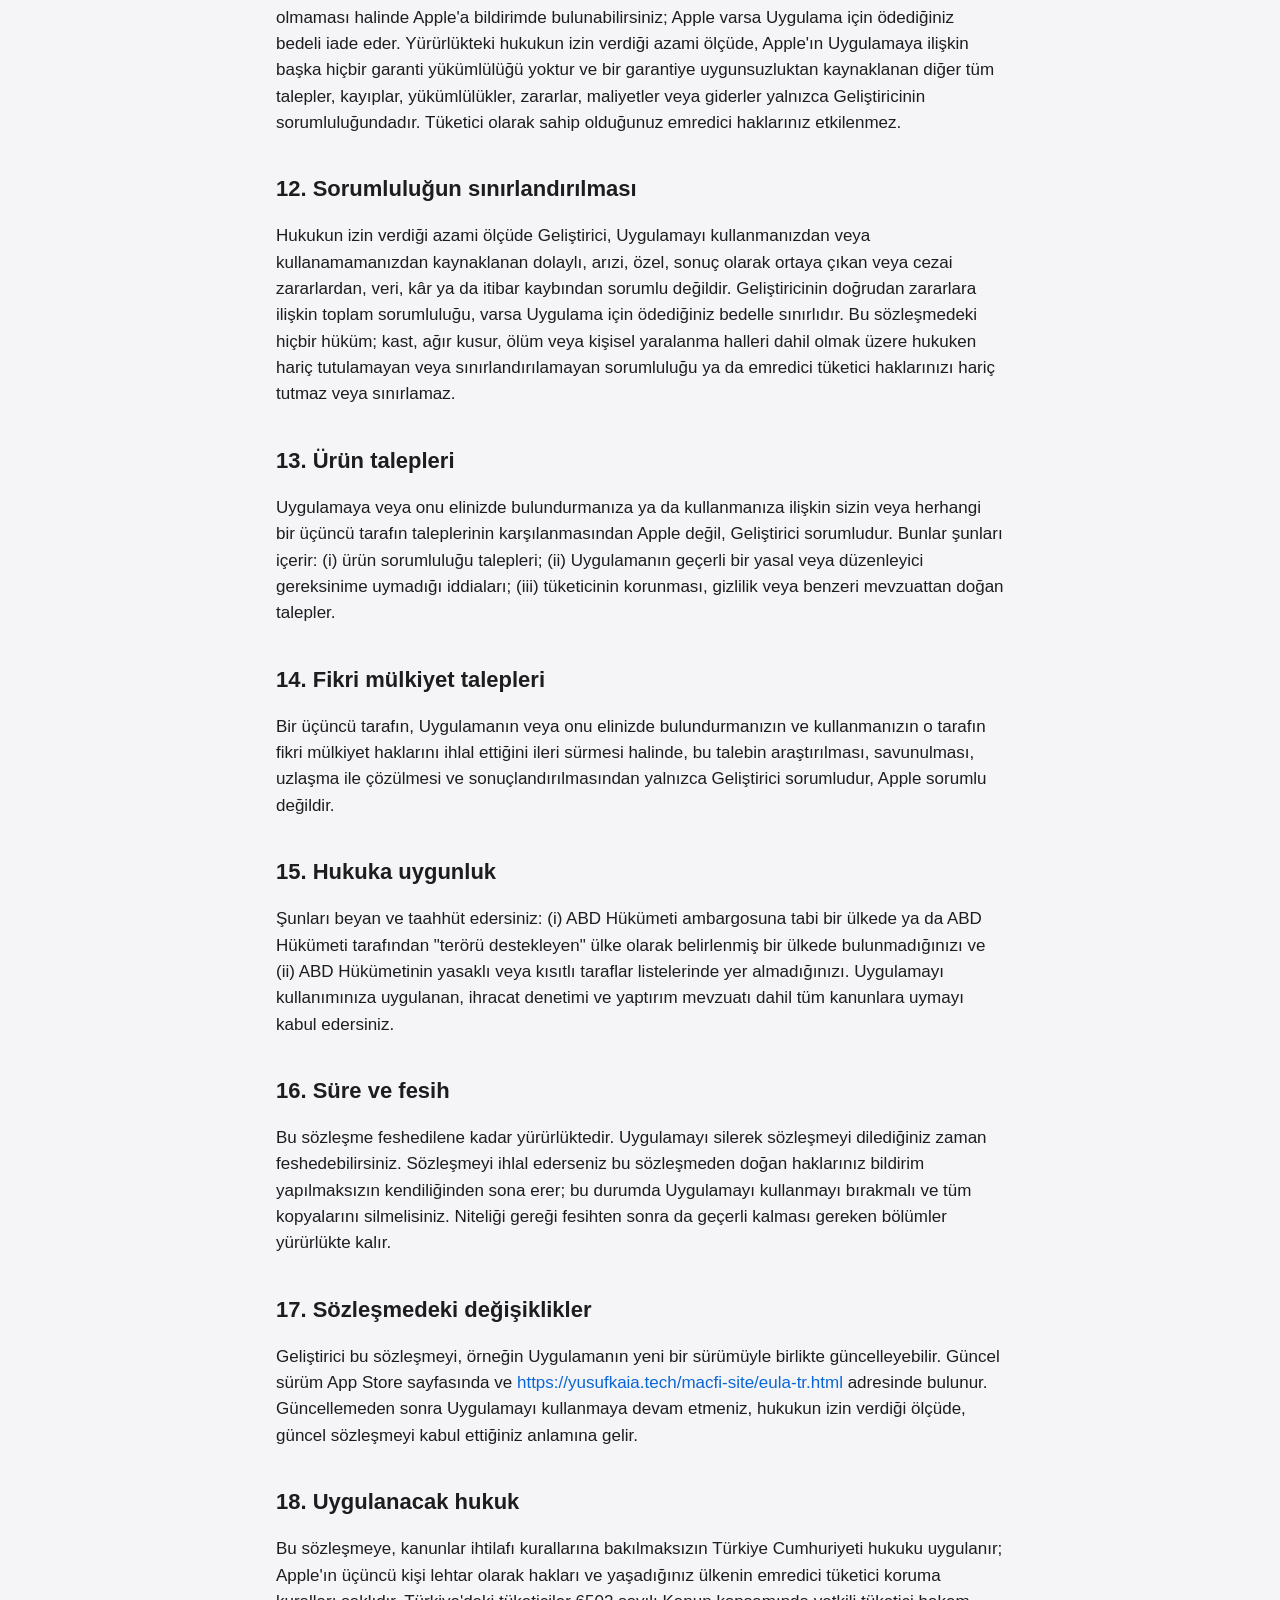
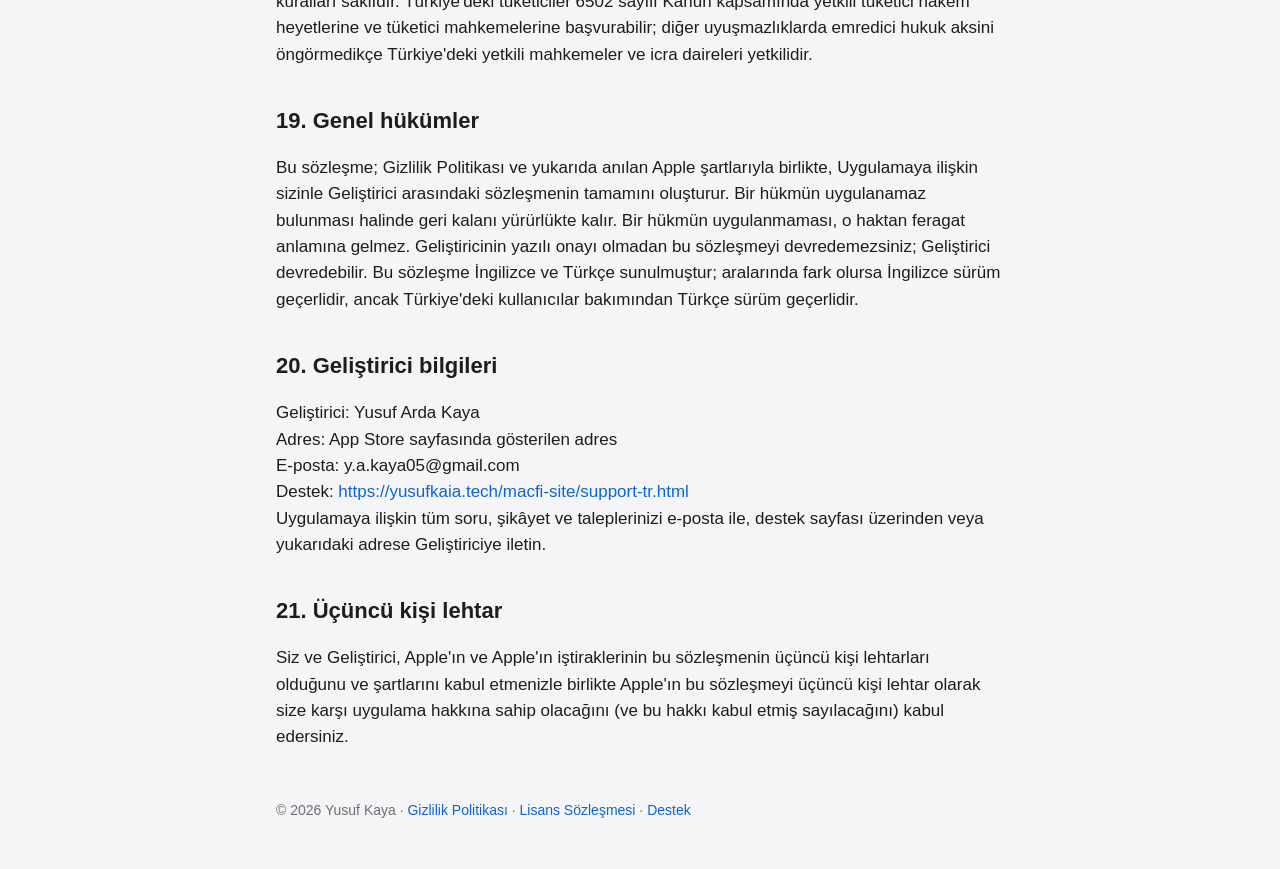
==== commit 60f6e3a0: "Rename app to NotchFi" ====
--- a/eula-tr.html
+++ b/eula-tr.html
@@ -5,18 +5,18 @@
 <meta name="viewport" content="width=device-width, initial-scale=1">
 <link rel="icon" href="assets/icon.png">
 <link rel="stylesheet" href="style.css">
-<title>MacFi Lisans Sözleşmesi</title>
+<title>NotchFi Lisans Sözleşmesi</title>
 </head>
 <body>
 <header>
   <a href="index-tr.html"><img src="assets/icon.png" alt=""></a>
-  <a class="brand" href="index-tr.html">MacFi</a>
+  <a class="brand" href="index-tr.html">NotchFi</a>
   <nav><a href="support-tr.html">Destek</a><a href="privacy-tr.html">Gizlilik</a><a href="eula-tr.html">Lisans</a><a href="eula.html" hreflang="en">English</a></nav>
 </header>
 <main>
-<h1>MacFi — Son Kullanıcı Lisans Sözleşmesi (EULA)</h1>
+<h1>NotchFi — Son Kullanıcı Lisans Sözleşmesi (EULA)</h1>
 <p class="muted">Sürüm 1.0 · Yürürlük tarihi: 10 Ekim 2026</p>
-<p>Lütfen bu sözleşmeyi dikkatle okuyun. MacFi&#x27;yi (&quot;Uygulama&quot;) indirerek, kurarak veya kullanarak bu sözleşmeye bağlı kalmayı kabul etmiş olursunuz. Kabul etmiyorsanız Uygulamayı kurmayın ve kullanmayın.</p>
+<p>Lütfen bu sözleşmeyi dikkatle okuyun. NotchFi&#x27;yi (&quot;Uygulama&quot;) indirerek, kurarak veya kullanarak bu sözleşmeye bağlı kalmayı kabul etmiş olursunuz. Kabul etmiyorsanız Uygulamayı kurmayın ve kullanmayın.</p>
 <p>Bu sözleşme sizinle Yusuf Arda Kaya (&quot;Geliştirici&quot;, &quot;biz&quot;) arasındadır. Apple Inc. (&quot;Apple&quot;) ile yapılmış bir sözleşme değildir.</p>
 <h2>1. Kabul ve bildirimler</h2>
 <p>Siz ve Geliştirici, bu sözleşmenin yalnızca sizinle Geliştirici arasında yapıldığını, Apple ile yapılmadığını ve Uygulamadan ve içeriğinden Apple&#x27;ın değil, yalnızca Geliştiricinin sorumlu olduğunu kabul edersiniz. Uygulamayı kullanımınız, Apple Media Services Terms and Conditions içinde yer alan Kullanım Kurallarına (Usage Rules) uygun olmalıdır; bu sözleşmenin bir hükmü söz konusu Kullanım Kurallarıyla çelişirse Kullanım Kuralları geçerlidir.</p>
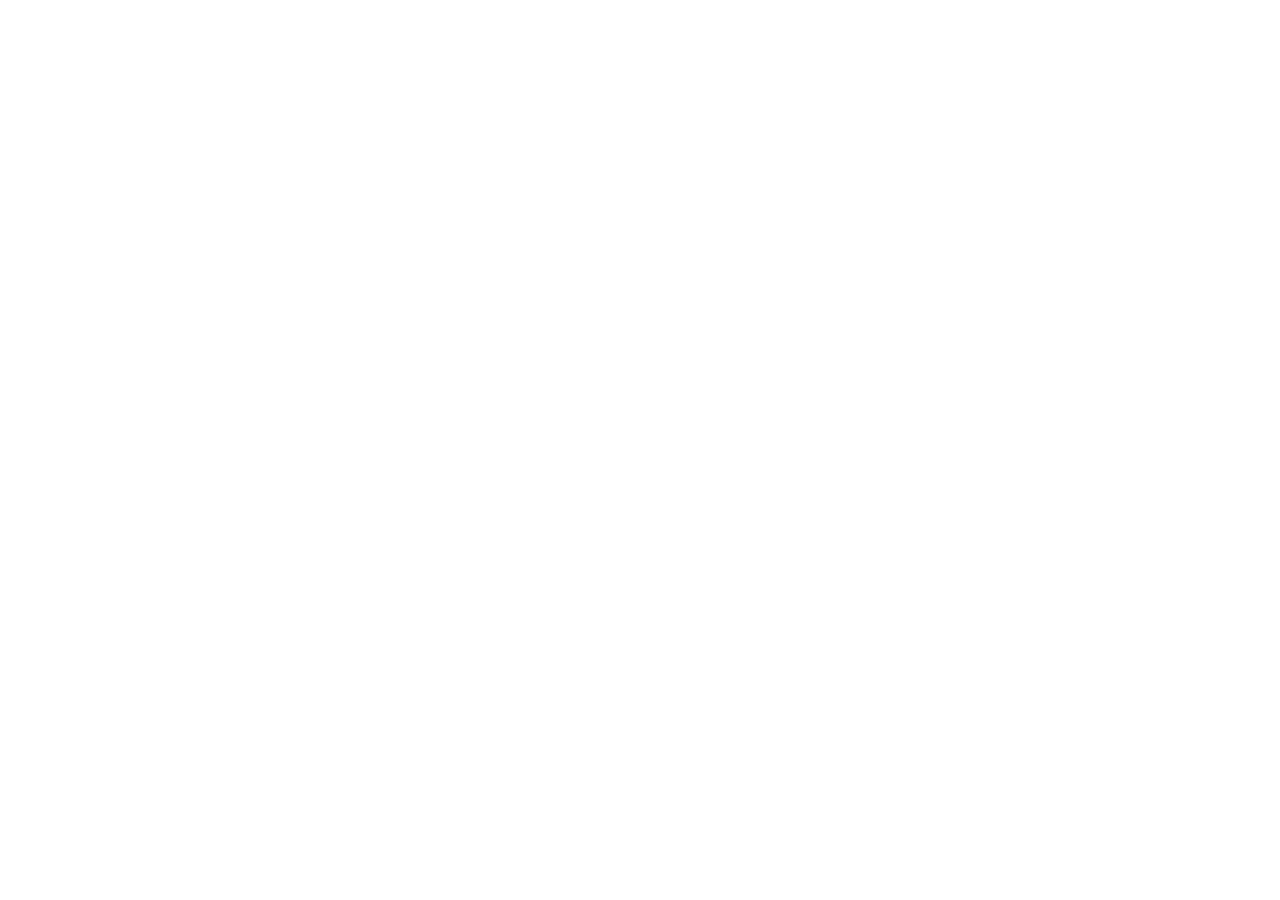
==== commit 481562fb: "Redirect to notchfi-site" ====
--- a/eula-tr.html
+++ b/eula-tr.html
@@ -1,75 +1,7 @@
 <!doctype html>
-<html lang="tr">
-<head>
-<meta charset="utf-8">
-<meta name="viewport" content="width=device-width, initial-scale=1">
-<link rel="icon" href="assets/icon.png">
-<link rel="stylesheet" href="style.css">
-<title>NotchFi Lisans Sözleşmesi</title>
-</head>
-<body>
-<header>
-  <a href="index-tr.html"><img src="assets/icon.png" alt=""></a>
-  <a class="brand" href="index-tr.html">NotchFi</a>
-  <nav><a href="support-tr.html">Destek</a><a href="privacy-tr.html">Gizlilik</a><a href="eula-tr.html">Lisans</a><a href="eula.html" hreflang="en">English</a></nav>
-</header>
-<main>
-<h1>NotchFi — Son Kullanıcı Lisans Sözleşmesi (EULA)</h1>
-<p class="muted">Sürüm 1.0 · Yürürlük tarihi: 10 Ekim 2026</p>
-<p>Lütfen bu sözleşmeyi dikkatle okuyun. NotchFi&#x27;yi (&quot;Uygulama&quot;) indirerek, kurarak veya kullanarak bu sözleşmeye bağlı kalmayı kabul etmiş olursunuz. Kabul etmiyorsanız Uygulamayı kurmayın ve kullanmayın.</p>
-<p>Bu sözleşme sizinle Yusuf Arda Kaya (&quot;Geliştirici&quot;, &quot;biz&quot;) arasındadır. Apple Inc. (&quot;Apple&quot;) ile yapılmış bir sözleşme değildir.</p>
-<h2>1. Kabul ve bildirimler</h2>
-<p>Siz ve Geliştirici, bu sözleşmenin yalnızca sizinle Geliştirici arasında yapıldığını, Apple ile yapılmadığını ve Uygulamadan ve içeriğinden Apple&#x27;ın değil, yalnızca Geliştiricinin sorumlu olduğunu kabul edersiniz. Uygulamayı kullanımınız, Apple Media Services Terms and Conditions içinde yer alan Kullanım Kurallarına (Usage Rules) uygun olmalıdır; bu sözleşmenin bir hükmü söz konusu Kullanım Kurallarıyla çelişirse Kullanım Kuralları geçerlidir.</p>
-<h2>2. Lisans</h2>
-<p>Geliştirici, size Uygulamayı sahip olduğunuz veya kontrol ettiğiniz Apple markalı cihazlara kurmanız ve kullanmanız için, Kullanım Kurallarının izin verdiği ölçüde, sınırlı, münhasır olmayan, devredilemez ve geri alınabilir bir lisans verir. Uygulama, Kullanım Kurallarının izin verdiği şekilde Aile Paylaşımı (Family Sharing) veya toplu satın alma yoluyla sizinle ilişkili diğer hesaplar tarafından da kullanılabilir. Uygulama size satılmaz, lisanslanır.</p>
-<h2>3. Kısıtlamalar</h2>
-<p>Yürürlükteki hukukun bu kısıtlamalara izin vermediği ölçü dışında şunları yapamazsınız:</p>
-<ul><li>Uygulamayı kopyalamak, değiştirmek, çevirmek veya türev eserler oluşturmak;</li><li>Uygulamanın tersine mühendisliğini yapmak, kaynak koda dönüştürmek, parçalarına ayırmak veya kaynak kodunu elde etmeye çalışmak;</li><li>Uygulamayı veya ona ilişkin haklarınızı kiralamak, ödünç vermek, satmak, alt lisanslamak, yeniden dağıtmak veya başkasına devretmek;</li><li>Telif hakkı, ticari marka veya diğer mülkiyet bildirimlerini kaldırmak ya da değiştirmek;</li><li>Uygulamayı veya bağlandığı ağ hizmetlerini hukuka aykırı amaçlarla ya da bu hizmetleri aksatacak veya aşırı yükleyecek şekilde kullanmak; örneğin hız testlerini otomatikleştirmek, kötüye kullanmak veya istek sınırlarını aşmaya çalışmak.</li></ul>
-<h2>4. Mülkiyet ve fikri haklar</h2>
-<p>Uygulama; adı, logosu, ikonu, tasarımı, metinleri ve kodu dahil olmak üzere Geliştiriciye aittir ve telif hakkı ile diğer fikri mülkiyet yasalarıyla korunur. Bu sözleşmede açıkça belirtilenler dışında size hiçbir hak verilmez. Apple, Mac, macOS, iPhone, Wi-Fi, Cloudflare ve Uygulamada anılan diğer adlar ilgili sahiplerine aittir; Uygulama bunlarla ilişkili değildir ve bunlar tarafından onaylanmamıştır. Geri bildirim veya öneri gönderirseniz Geliştirici bunları size karşı bir yükümlülük doğmaksızın kullanabilir.</p>
-<h2>5. Fiyat, güncellemeler ve gelecekteki özellikler</h2>
-<p>Uygulama şu anda ücretsizdir. Geliştirici güncellemeler yayımlayabilir, özellikleri değiştirebilir veya kaldırabilir; ileride App Store üzerinden uygulama içi satın alma ile isteğe bağlı ücretli özellikler sunabilir. Bunlar satın alma anında gösterilen koşullara ve Apple&#x27;ın şartlarına tabidir.</p>
-<h2>6. Gizlilik</h2>
-<p>Uygulamada hesap yoktur; kişisel veri toplamaz, analiz aracı kullanmaz, reklam göstermez ve sizi izlemez. Ayarlarınız ve kullanım istatistikleriniz (ağ başına günlük veri miktarları ve son hız testi sonucu) yalnızca Mac&#x27;inizde saklanır. Uygulama internete yalnızca şu özellikler için bağlanır:<br>
-Bu hizmetler, her internet isteğinde olduğu gibi IP adresinizi görebilir ve kendi politikalarına göre işler.<br>
-Uygulama şu isteğe bağlı izinleri isteyebilir: Konum (macOS, Wi-Fi ağ adını yalnızca Konum erişimi olan uygulamalarla paylaşır; Uygulama konumunuzu asla okumaz veya saklamaz), Bildirimler (veri paketi uyarıları) ve Girişte Aç (varsayılan olarak kapalıdır).<br>
-Ayrıntılar Gizlilik Politikasında: <a href="https://yusufkaia.tech/macfi-site/privacy-tr.html">https://yusufkaia.tech/macfi-site/privacy-tr.html</a></p>
-<ul><li>Hız testi: Siz bir test başlattığınızda speed.cloudflare.com adresinden veri indirilir ve bu adrese veri yüklenir.</li><li>Operatör adı: speed.cloudflare.com&#x27;a gönderilen küçük bir istek ağ operatörünü (ASN) belirler, stat.ripe.net ise o operatörün herkese açık adını verir. Bunu Ayarlar &gt; Gizlilik bölümünden kapatabilirsiniz.</li></ul>
-<h2>7. Üçüncü taraf hizmetleri, veri ücretleri ve üçüncü taraf şartları</h2>
-<p>Hız testleri veri aktarır; veri paketinizden düşebilir veya operatörünüzün ya da internet sağlayıcınızın ücretlendirmesine yol açabilir; bu ücretlerden siz sorumlusunuz. Uygulama kotalı bağlantılarda daha hafif bir test sunar, ancak testi ne zaman çalıştıracağınıza siz karar verirsiniz. Uygulamayı kullanırken geçerli olan üçüncü taraf sözleşme şartlarına uymalısınız; örneğin mobil veri hizmeti sözleşmenize veya operatörünüzün hotspot ya da bağlantı paylaşımı hizmetinin şartlarına. Uygulamanın dayandığı üçüncü taraf hizmetleri değişebilir veya kullanılamaz hale gelebilir; bu durumda ilgili özellikler çalışmayabilir.</p>
-<h2>8. Ölçümler tahmindir</h2>
-<p>Uygulamanın gösterdiği sinyal gücü, gürültü, bağlantı hızı, hızlar ve veri kullanımı, macOS&#x27;un ve test sunucularının sağladığı bilgilerden ölçülür veya tahmin edilir. Sonuçlar zamana, ağa, sunucuya ve cihaza göre değişir; başka araçlardan ya da operatörünüzün/sağlayıcınızın faturalandırma sayaçlarından farklı olabilir. Uygulamaya; fatura uyuşmazlıkları veya güvenlik, sağlık, hukuk gibi kritik ya da mesleki kararlar için güvenmeyin. Mac&#x27;iniz bir iPhone&#x27;un Kişisel Hotspot&#x27;unu kullandığında Uygulama, iPhone&#x27;un hücresel sinyalini değil, Mac&#x27;iniz ile iPhone arasındaki Wi-Fi bağının gücünü gösterir.</p>
-<h2>9. Üçüncü taraf yazılımlar</h2>
-<p>Uygulama üçüncü taraf yazılım kütüphanesi içermez. Apple&#x27;ın sağladığı sistem çerçevelerini Apple&#x27;ın lisans şartları kapsamında kullanır.</p>
-<h2>10. Bakım ve destek</h2>
-<p>Uygulama için her türlü bakım ve destek hizmetinin sağlanmasından yalnızca Geliştirici sorumludur. Destek, destek sayfası (<a href="https://yusufkaia.tech/macfi-site/support-tr.html">https://yusufkaia.tech/macfi-site/support-tr.html</a>) üzerinden elinden geldiği ölçüde sağlanır. Apple&#x27;ın Uygulama için herhangi bir bakım ve destek hizmeti sağlama yükümlülüğü yoktur.</p>
-<h2>11. Garanti</h2>
-<p>Hukukun izin verdiği azami ölçüde Uygulama &quot;olduğu gibi&quot; ve &quot;mevcut olduğu şekilde&quot;, hiçbir türde garanti verilmeksizin sunulur. Etkili biçimde reddedilmeyen, açık veya hukuken zımni ürün garantilerinden yalnızca Geliştirici sorumludur. Uygulamanın geçerli bir garantiye uygun olmaması halinde Apple&#x27;a bildirimde bulunabilirsiniz; Apple varsa Uygulama için ödediğiniz bedeli iade eder. Yürürlükteki hukukun izin verdiği azami ölçüde, Apple&#x27;ın Uygulamaya ilişkin başka hiçbir garanti yükümlülüğü yoktur ve bir garantiye uygunsuzluktan kaynaklanan diğer tüm talepler, kayıplar, yükümlülükler, zararlar, maliyetler veya giderler yalnızca Geliştiricinin sorumluluğundadır. Tüketici olarak sahip olduğunuz emredici haklarınız etkilenmez.</p>
-<h2>12. Sorumluluğun sınırlandırılması</h2>
-<p>Hukukun izin verdiği azami ölçüde Geliştirici, Uygulamayı kullanmanızdan veya kullanamamanızdan kaynaklanan dolaylı, arızi, özel, sonuç olarak ortaya çıkan veya cezai zararlardan, veri, kâr ya da itibar kaybından sorumlu değildir. Geliştiricinin doğrudan zararlara ilişkin toplam sorumluluğu, varsa Uygulama için ödediğiniz bedelle sınırlıdır. Bu sözleşmedeki hiçbir hüküm; kast, ağır kusur, ölüm veya kişisel yaralanma halleri dahil olmak üzere hukuken hariç tutulamayan veya sınırlandırılamayan sorumluluğu ya da emredici tüketici haklarınızı hariç tutmaz veya sınırlamaz.</p>
-<h2>13. Ürün talepleri</h2>
-<p>Uygulamaya veya onu elinizde bulundurmanıza ya da kullanmanıza ilişkin sizin veya herhangi bir üçüncü tarafın taleplerinin karşılanmasından Apple değil, Geliştirici sorumludur. Bunlar şunları içerir: (i) ürün sorumluluğu talepleri; (ii) Uygulamanın geçerli bir yasal veya düzenleyici gereksinime uymadığı iddiaları; (iii) tüketicinin korunması, gizlilik veya benzeri mevzuattan doğan talepler.</p>
-<h2>14. Fikri mülkiyet talepleri</h2>
-<p>Bir üçüncü tarafın, Uygulamanın veya onu elinizde bulundurmanızın ve kullanmanızın o tarafın fikri mülkiyet haklarını ihlal ettiğini ileri sürmesi halinde, bu talebin araştırılması, savunulması, uzlaşma ile çözülmesi ve sonuçlandırılmasından yalnızca Geliştirici sorumludur, Apple sorumlu değildir.</p>
-<h2>15. Hukuka uygunluk</h2>
-<p>Şunları beyan ve taahhüt edersiniz: (i) ABD Hükümeti ambargosuna tabi bir ülkede ya da ABD Hükümeti tarafından &quot;terörü destekleyen&quot; ülke olarak belirlenmiş bir ülkede bulunmadığınızı ve (ii) ABD Hükümetinin yasaklı veya kısıtlı taraflar listelerinde yer almadığınızı. Uygulamayı kullanımınıza uygulanan, ihracat denetimi ve yaptırım mevzuatı dahil tüm kanunlara uymayı kabul edersiniz.</p>
-<h2>16. Süre ve fesih</h2>
-<p>Bu sözleşme feshedilene kadar yürürlüktedir. Uygulamayı silerek sözleşmeyi dilediğiniz zaman feshedebilirsiniz. Sözleşmeyi ihlal ederseniz bu sözleşmeden doğan haklarınız bildirim yapılmaksızın kendiliğinden sona erer; bu durumda Uygulamayı kullanmayı bırakmalı ve tüm kopyalarını silmelisiniz. Niteliği gereği fesihten sonra da geçerli kalması gereken bölümler yürürlükte kalır.</p>
-<h2>17. Sözleşmedeki değişiklikler</h2>
-<p>Geliştirici bu sözleşmeyi, örneğin Uygulamanın yeni bir sürümüyle birlikte güncelleyebilir. Güncel sürüm App Store sayfasında ve <a href="https://yusufkaia.tech/macfi-site/eula-tr.html">https://yusufkaia.tech/macfi-site/eula-tr.html</a> adresinde bulunur. Güncellemeden sonra Uygulamayı kullanmaya devam etmeniz, hukukun izin verdiği ölçüde, güncel sözleşmeyi kabul ettiğiniz anlamına gelir.</p>
-<h2>18. Uygulanacak hukuk</h2>
-<p>Bu sözleşmeye, kanunlar ihtilafı kurallarına bakılmaksızın Türkiye Cumhuriyeti hukuku uygulanır; Apple&#x27;ın üçüncü kişi lehtar olarak hakları ve yaşadığınız ülkenin emredici tüketici koruma kuralları saklıdır. Türkiye&#x27;deki tüketiciler 6502 sayılı Kanun kapsamında yetkili tüketici hakem heyetlerine ve tüketici mahkemelerine başvurabilir; diğer uyuşmazlıklarda emredici hukuk aksini öngörmedikçe Türkiye&#x27;deki yetkili mahkemeler ve icra daireleri yetkilidir.</p>
-<h2>19. Genel hükümler</h2>
-<p>Bu sözleşme; Gizlilik Politikası ve yukarıda anılan Apple şartlarıyla birlikte, Uygulamaya ilişkin sizinle Geliştirici arasındaki sözleşmenin tamamını oluşturur. Bir hükmün uygulanamaz bulunması halinde geri kalanı yürürlükte kalır. Bir hükmün uygulanmaması, o haktan feragat anlamına gelmez. Geliştiricinin yazılı onayı olmadan bu sözleşmeyi devredemezsiniz; Geliştirici devredebilir. Bu sözleşme İngilizce ve Türkçe sunulmuştur; aralarında fark olursa İngilizce sürüm geçerlidir, ancak Türkiye&#x27;deki kullanıcılar bakımından Türkçe sürüm geçerlidir.</p>
-<h2>20. Geliştirici bilgileri</h2>
-<p>Geliştirici: Yusuf Arda Kaya<br>
-Adres: App Store sayfasında gösterilen adres<br>
-E-posta: y.a.kaya05@gmail.com<br>
-Destek: <a href="https://yusufkaia.tech/macfi-site/support-tr.html">https://yusufkaia.tech/macfi-site/support-tr.html</a><br>
-Uygulamaya ilişkin tüm soru, şikâyet ve taleplerinizi e-posta ile, destek sayfası üzerinden veya yukarıdaki adrese Geliştiriciye iletin.</p>
-<h2>21. Üçüncü kişi lehtar</h2>
-<p>Siz ve Geliştirici, Apple&#x27;ın ve Apple&#x27;ın iştiraklerinin bu sözleşmenin üçüncü kişi lehtarları olduğunu ve şartlarını kabul etmenizle birlikte Apple&#x27;ın bu sözleşmeyi üçüncü kişi lehtar olarak size karşı uygulama hakkına sahip olacağını (ve bu hakkı kabul etmiş sayılacağını) kabul edersiniz.</p>
-</main>
-<footer>© 2026 Yusuf Kaya · <a href="privacy-tr.html">Gizlilik Politikası</a> · <a href="eula-tr.html">Lisans Sözleşmesi</a> · <a href="support-tr.html">Destek</a></footer>
-</body>
-</html>
+<html lang="en"><head><meta charset="utf-8">
+<title>NotchFi has moved</title>
+<meta http-equiv="refresh" content="0; url=https://yusufkaia.tech/notchfi-site/eula-tr.html">
+<link rel="canonical" href="https://yusufkaia.tech/notchfi-site/eula-tr.html">
+<script>location.replace("https://yusufkaia.tech/notchfi-site/eula-tr.html" + location.hash);</script>
+</head><body><p>NotchFi's site has moved to <a href="https://yusufkaia.tech/notchfi-site/eula-tr.html">https://yusufkaia.tech/notchfi-site/eula-tr.html</a>.</p></body></html>
